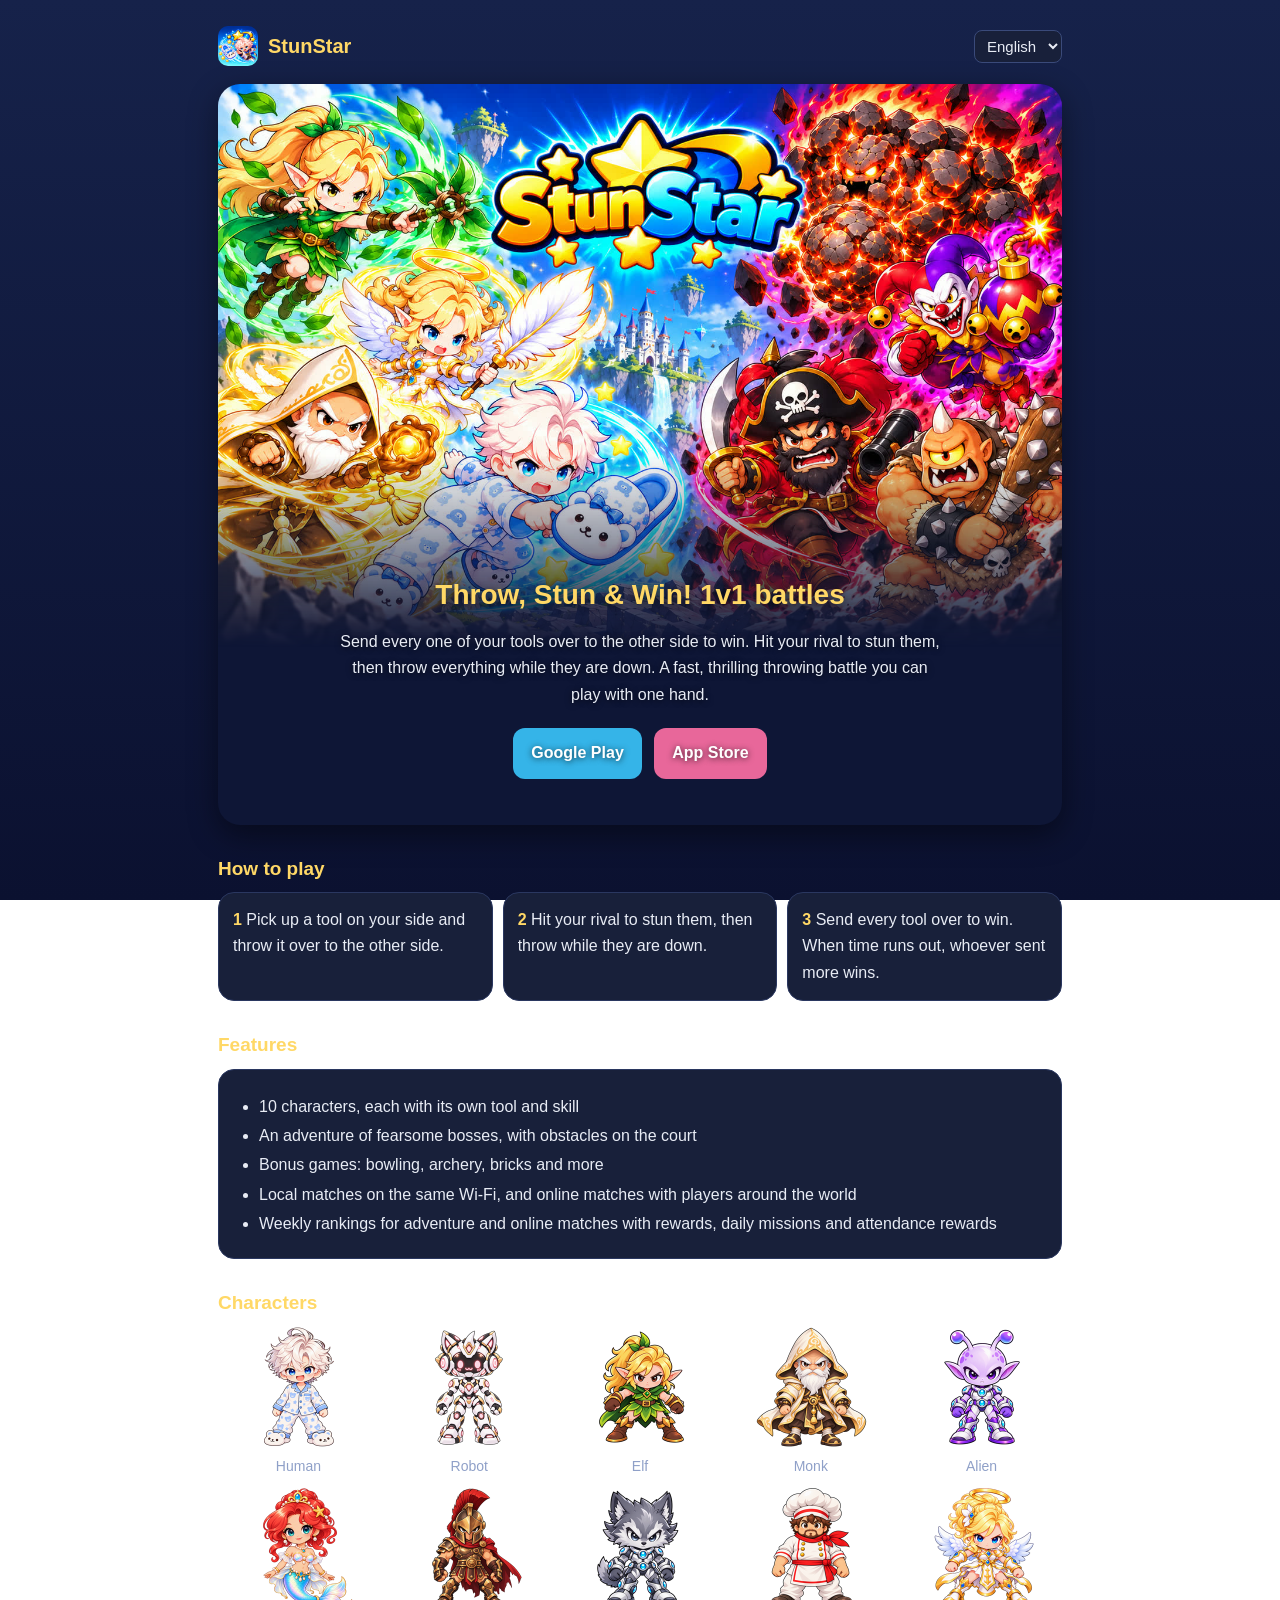
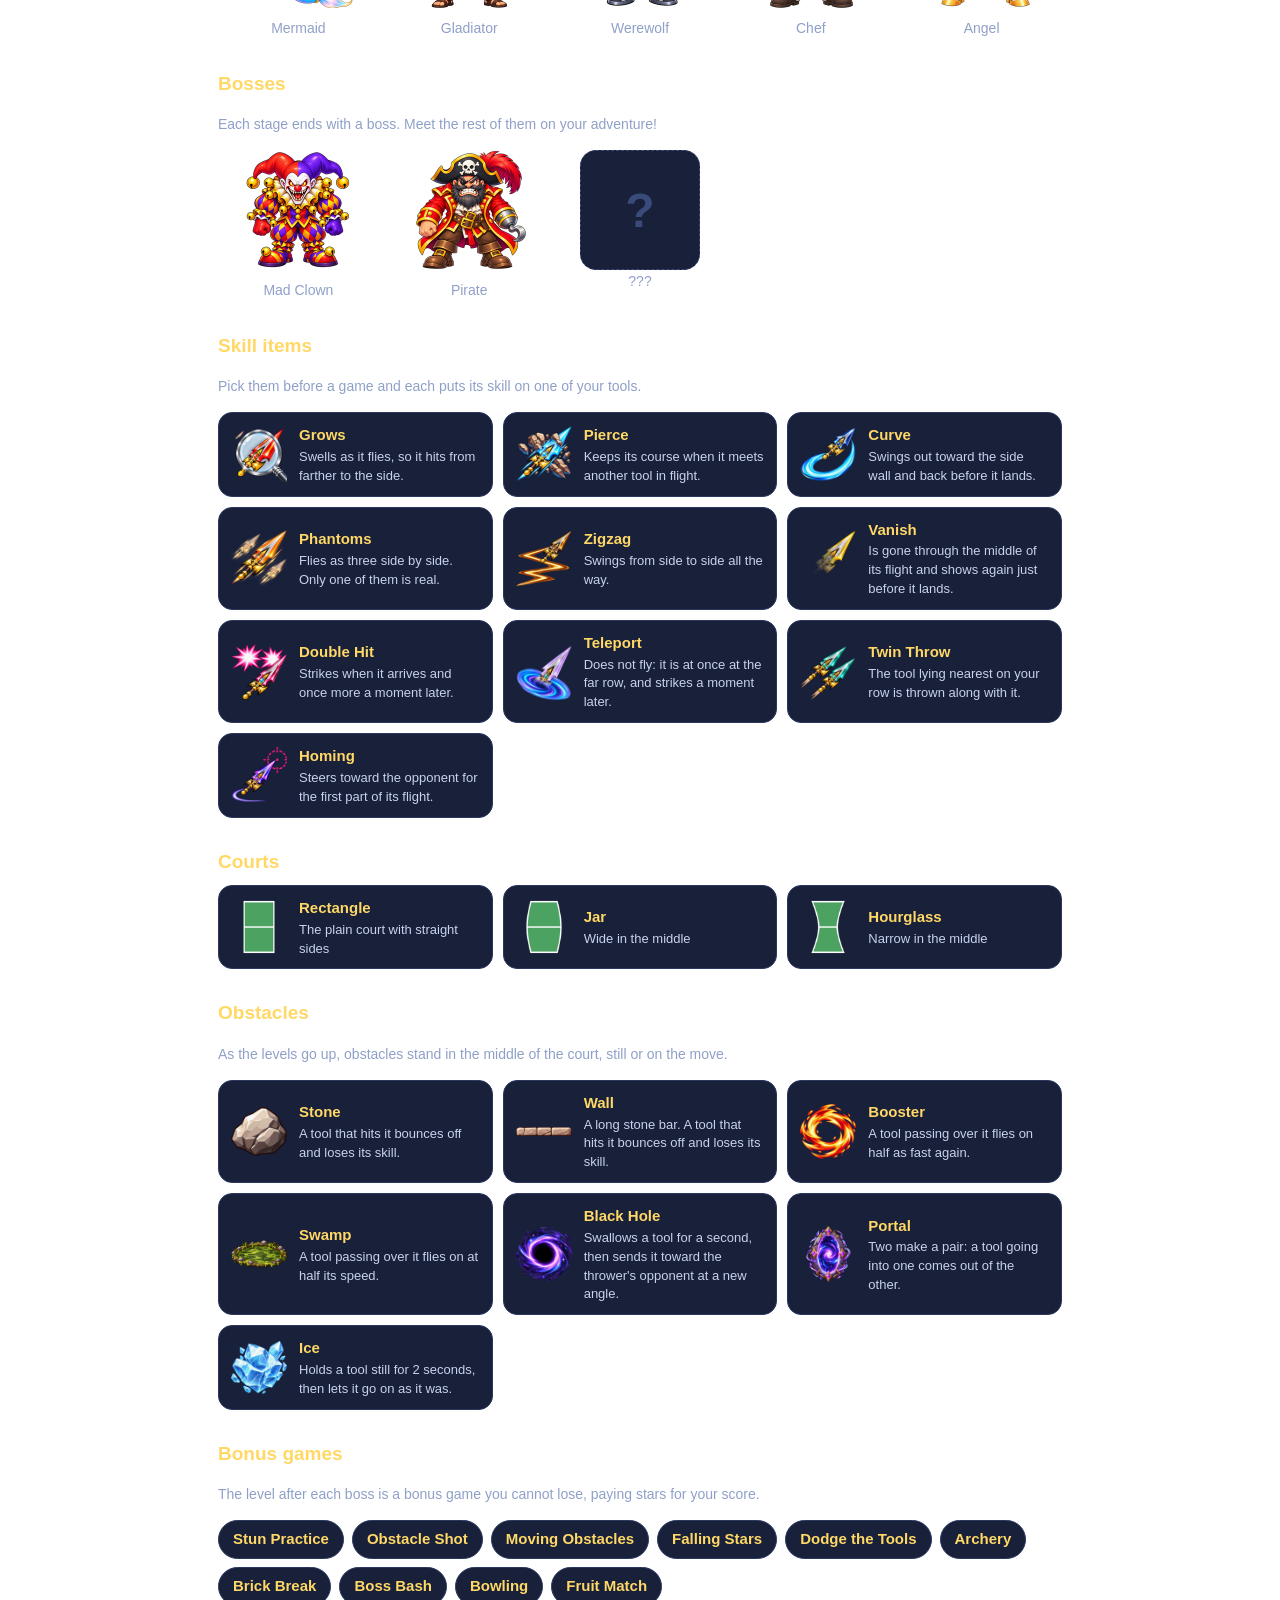
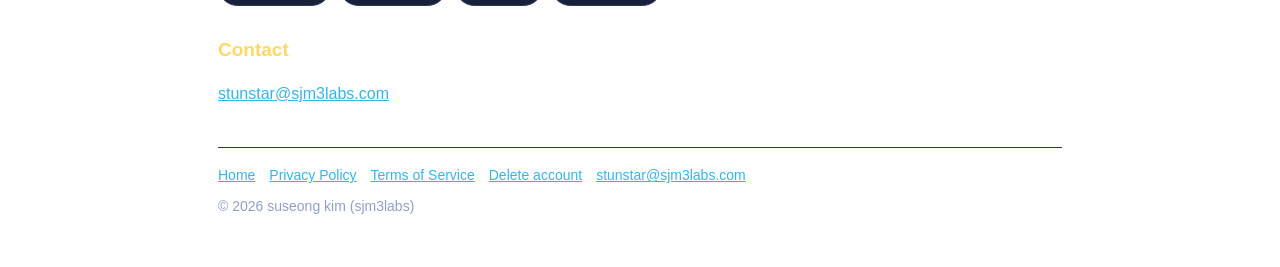
==== index.html @ 8bd96756 "w" ====
<!doctype html>
<html lang="ko">
<head>
<meta charset="utf-8">
<meta name="viewport" content="width=device-width,initial-scale=1">
<title>StunStar - 1:1 던지기 대전 게임 | Throw &amp; Stun 1v1 Battle</title>
<meta name="description" content="던지고 기절시켜라! 무기를 상대 진영으로 던져 넘기는 1:1 대전 게임 StunStar. 10명의 캐릭터와 스킬, 보스 모험, 온라인 대전. Throw, stun and win in StunStar, a free 1v1 throwing battle game with 10 characters, boss adventures and online matches.">
<meta name="keywords" content="StunStar, 스턴스타, 1:1 대전 게임, 던지기 게임, 기절, 캐주얼 대전, 온라인 대전, 모바일 게임, 무료 게임, 한 손 게임, 1v1 battle game, throwing game, stun, casual PvP, online match, mobile game, free game, one-handed game">
<meta name="robots" content="index,follow">
<meta name="theme-color" content="#16224a">
<link rel="canonical" href="https://stunstar.sjm3labs.com/">
<meta name="apple-itunes-app" content="app-id=6826731312">
<meta property="og:type" content="website">
<meta property="og:site_name" content="StunStar">
<meta property="og:url" content="https://stunstar.sjm3labs.com/">
<meta property="og:title" content="StunStar - 1:1 던지기 대전 게임 | Throw &amp; Stun 1v1 Battle">
<meta property="og:description" content="던지고 기절시켜라! 무기를 상대 진영으로 던져 넘기는 1:1 대전 게임 StunStar. 10명의 캐릭터와 스킬, 보스 모험, 온라인 대전. Throw, stun and win in StunStar, a free 1v1 throwing battle game with 10 characters, boss adventures and online matches.">
<meta property="og:image" content="https://stunstar.sjm3labs.com/assets/banner.jpg">
<meta property="og:image:width" content="1440">
<meta property="og:image:height" content="960">
<meta property="og:image:alt" content="StunStar">
<meta property="og:locale" content="ko_KR">
<meta property="og:locale:alternate" content="en_US">
<meta name="twitter:card" content="summary_large_image">
<meta name="twitter:title" content="StunStar - 1:1 던지기 대전 게임 | Throw &amp; Stun 1v1 Battle">
<meta name="twitter:description" content="던지고 기절시켜라! 무기를 상대 진영으로 던져 넘기는 1:1 대전 게임 StunStar. 10명의 캐릭터와 스킬, 보스 모험, 온라인 대전. Throw, stun and win in StunStar, a free 1v1 throwing battle game with 10 characters, boss adventures and online matches.">
<meta name="twitter:image" content="https://stunstar.sjm3labs.com/assets/banner.jpg">
<script type="application/ld+json">{"@context":"https://schema.org","@type":["VideoGame","MobileApplication"],"name":"StunStar","alternateName":"스턴스타","description":"던지고 기절시켜라! 무기를 상대 진영으로 던져 넘기는 1:1 대전 게임 StunStar. 10명의 캐릭터와 스킬, 보스 모험, 온라인 대전. Throw, stun and win in StunStar, a free 1v1 throwing battle game with 10 characters, boss adventures and online matches.","url":"https://stunstar.sjm3labs.com/","image":"https://stunstar.sjm3labs.com/assets/banner.jpg","applicationCategory":"GameApplication","genre":["Casual","Action","PvP"],"gamePlatform":["Android","iOS"],"operatingSystem":"Android, iOS","playMode":["SinglePlayer","MultiPlayer"],"inLanguage":["ko","en","ja","zh","es","hi","fr","ru","de","pt"],"offers":{"@type":"Offer","price":"0","priceCurrency":"USD"},"publisher":{"@type":"Organization","name":"sjm3labs","url":"https://sjm3labs.com/","email":"stunstar@sjm3labs.com"},"installUrl":"https://play.google.com/store/apps/details?id=com.sjm3labs.stunstar","sameAs":["https://play.google.com/store/apps/details?id=com.sjm3labs.stunstar","https://apps.apple.com/app/id6826731312"]}</script>
<link rel="icon" href="./assets/favicon.png">
<link rel="apple-touch-icon" href="./assets/icon.png">
<link rel="stylesheet" href="./assets/site.css">
</head>
<body>
<div class="wrap">
<header class="top"><a class="home" href="./"><img src="./assets/icon.png" alt="">StunStar</a><div class="langs"><select id="lang" aria-label="Language"><option value="ko">한국어</option><option value="en">English</option></select></div></header>
<style>
.hero{border-radius:22px;overflow:hidden;background:#0e1636;box-shadow:0 10px 30px rgba(0,0,0,.45)}
.hero img.art{display:block;width:100%;height:auto;aspect-ratio:3/2;-webkit-mask-image:linear-gradient(#000 66%,transparent);mask-image:linear-gradient(#000 66%,transparent)}
.hero .shade{position:relative;margin-top:-9%;padding:0 22px 26px;text-align:center;word-break:keep-all}
.hero .text{max-width:600px;margin:0 auto}
.hero h1{text-shadow:0 2px 8px rgba(0,0,0,.6)}
.hero p{text-shadow:0 1px 6px rgba(0,0,0,.7)}
.hero .button{margin:4px 4px}
.steps{display:grid;grid-template-columns:repeat(3,1fr);gap:10px}
.steps .card{padding:14px}
.steps b{color:#ffd866}
.chars{display:grid;grid-template-columns:repeat(5,1fr);gap:10px}
.tiles{display:grid;grid-template-columns:repeat(auto-fill,minmax(240px,1fr));gap:10px}
.tile{display:flex;gap:12px;align-items:center;background:#18203a;border:1px solid #2a3760;border-radius:14px;padding:10px 12px}
.tile img,.tile svg{width:56px;height:56px;object-fit:contain;flex:none}
.tile b{display:block;color:#ffd866;font-size:15px}
.tile span.d{color:#c9d2ea;font-size:13px;line-height:1.45}
.tile span.d.on{display:block}
.mystery{width:100%;max-width:120px;aspect-ratio:1;margin:0 auto;border-radius:16px;background:#18203a;border:1px dashed #3a4a7a;display:flex;align-items:center;justify-content:center;font-size:48px;font-weight:800;color:#3a4a7a}
.chips{display:flex;flex-wrap:wrap;gap:8px}
.chip{background:#18203a;border:1px solid #2a3760;border-radius:999px;padding:6px 14px;color:#ffd866;font-weight:700;font-size:15px}
@media (max-width:560px){.chars{grid-template-columns:repeat(3,1fr)}.tiles,.steps{grid-template-columns:1fr}.hero .shade{margin-top:-10%;padding:0 16px 20px}.hero h1{font-size:24px}}
</style>
<section class="hero">
<img class="art" src="assets/banner.jpg" alt="StunStar" width="1440" height="960">
<div class="shade"><div class="text">
<div data-lang="ko">
<h1>던지고 기절시켜라! 1:1 대전</h1>
<p>내 쪽의 무기를 모두 상대 진영으로 던져 넘기면 승리! 상대를 맞혀 기절시키고, 그 틈에 몰아 던지세요. 한 손으로도 즐길 수 있는 빠르고 짜릿한 던지기 대전입니다.</p>
</div>
<div data-lang="en">
<h1>Throw, Stun &amp; Win! 1v1 battles</h1>
<p>Send every one of your tools over to the other side to win. Hit your rival to stun them, then throw everything while they are down. A fast, thrilling throwing battle you can play with one hand.</p>
</div>
<p>
<a class="button" href="https://play.google.com/store/apps/details?id=com.sjm3labs.stunstar">Google Play</a>
<a class="button pink" href="https://apps.apple.com/app/id6826731312">App Store</a>
</p>
</div></div>
</section>

<h2><span data-lang="ko">게임 방법</span><span data-lang="en">How to play</span></h2>
<div class="steps">
<div class="card"><b>1</b> <span data-lang="ko">내 쪽의 무기를 집어 상대 진영으로 던지세요.</span><span data-lang="en">Pick up a tool on your side and throw it over to the other side.</span></div>
<div class="card"><b>2</b> <span data-lang="ko">상대를 맞히면 기절! 그 틈에 몰아서 던지세요.</span><span data-lang="en">Hit your rival to stun them, then throw while they are down.</span></div>
<div class="card"><b>3</b> <span data-lang="ko">무기를 모두 넘기면 승리. 시간이 끝나면 더 많이 넘긴 쪽이 이깁니다.</span><span data-lang="en">Send every tool over to win. When time runs out, whoever sent more wins.</span></div>
</div>

<h2><span data-lang="ko">게임 특징</span><span data-lang="en">Features</span></h2>
<div class="card">
<ul data-lang="ko">
<li>각자 다른 무기와 스킬을 가진 캐릭터 10명</li>
<li>개성 강한 보스들과 다양한 장애물이 기다리는 모험 모드</li>
<li>볼링, 양궁, 벽돌 깨기 등 보너스 게임</li>
<li>같은 와이파이에서 즐기는 로컬 대전과 전 세계 플레이어와 겨루는 온라인 대전</li>
<li>모험·온라인 대전 주간 랭킹과 보상, 일일 미션과 출석 보상</li>
</ul>
<ul data-lang="en">
<li>10 characters, each with its own tool and skill</li>
<li>An adventure of fearsome bosses, with obstacles on the court</li>
<li>Bonus games: bowling, archery, bricks and more</li>
<li>Local matches on the same Wi-Fi, and online matches with players around the world</li>
<li>Weekly rankings for adventure and online matches with rewards, daily missions and attendance rewards</li>
</ul>
</div>

<h2><span data-lang="ko">캐릭터</span><span data-lang="en">Characters</span></h2>
<div class="chars">
<figure style="margin:0;text-align:center"><img src="assets/human.png" alt="Human" loading="lazy" style="width:100%;max-width:120px;aspect-ratio:1;object-fit:contain"><figcaption class="muted"><span data-lang="ko">휴먼</span><span data-lang="en">Human</span></figcaption></figure>
<figure style="margin:0;text-align:center"><img src="assets/robot.png" alt="Robot" loading="lazy" style="width:100%;max-width:120px;aspect-ratio:1;object-fit:contain"><figcaption class="muted"><span data-lang="ko">로봇</span><span data-lang="en">Robot</span></figcaption></figure>
<figure style="margin:0;text-align:center"><img src="assets/elf.png" alt="Elf" loading="lazy" style="width:100%;max-width:120px;aspect-ratio:1;object-fit:contain"><figcaption class="muted"><span data-lang="ko">엘프</span><span data-lang="en">Elf</span></figcaption></figure>
<figure style="margin:0;text-align:center"><img src="assets/monk.png" alt="Monk" loading="lazy" style="width:100%;max-width:120px;aspect-ratio:1;object-fit:contain"><figcaption class="muted"><span data-lang="ko">수도승</span><span data-lang="en">Monk</span></figcaption></figure>
<figure style="margin:0;text-align:center"><img src="assets/alien.png" alt="Alien" loading="lazy" style="width:100%;max-width:120px;aspect-ratio:1;object-fit:contain"><figcaption class="muted"><span data-lang="ko">외계인</span><span data-lang="en">Alien</span></figcaption></figure>
<figure style="margin:0;text-align:center"><img src="assets/mermaid.png" alt="Mermaid" loading="lazy" style="width:100%;max-width:120px;aspect-ratio:1;object-fit:contain"><figcaption class="muted"><span data-lang="ko">인어공주</span><span data-lang="en">Mermaid</span></figcaption></figure>
<figure style="margin:0;text-align:center"><img src="assets/gladiator.png" alt="Gladiator" loading="lazy" style="width:100%;max-width:120px;aspect-ratio:1;object-fit:contain"><figcaption class="muted"><span data-lang="ko">검투사</span><span data-lang="en">Gladiator</span></figcaption></figure>
<figure style="margin:0;text-align:center"><img src="assets/werewolf.png" alt="Werewolf" loading="lazy" style="width:100%;max-width:120px;aspect-ratio:1;object-fit:contain"><figcaption class="muted"><span data-lang="ko">늑대인간</span><span data-lang="en">Werewolf</span></figcaption></figure>
<figure style="margin:0;text-align:center"><img src="assets/chef.png" alt="Chef" loading="lazy" style="width:100%;max-width:120px;aspect-ratio:1;object-fit:contain"><figcaption class="muted"><span data-lang="ko">요리사</span><span data-lang="en">Chef</span></figcaption></figure>
<figure style="margin:0;text-align:center"><img src="assets/angel.png" alt="Angel" loading="lazy" style="width:100%;max-width:120px;aspect-ratio:1;object-fit:contain"><figcaption class="muted"><span data-lang="ko">천사</span><span data-lang="en">Angel</span></figcaption></figure>
</div>

<h2><span data-lang="ko">보스</span><span data-lang="en">Bosses</span></h2>
<p class="muted"><span data-lang="ko">스테이지마다 마지막 판에 보스가 등장합니다. 나머지 보스는 모험에서 직접 만나 보세요!</span><span data-lang="en">Each stage ends with a boss. Meet the rest of them on your adventure!</span></p>
<div class="chars">
<figure style="margin:0;text-align:center"><img src="assets/bosses/clown.png" alt="Mad Clown" loading="lazy" style="width:100%;max-width:120px;aspect-ratio:1;object-fit:contain"><figcaption class="muted"><span data-lang="ko">미친광대</span><span data-lang="en">Mad Clown</span></figcaption></figure>
<figure style="margin:0;text-align:center"><img src="assets/bosses/pirate.png" alt="Pirate" loading="lazy" style="width:100%;max-width:120px;aspect-ratio:1;object-fit:contain"><figcaption class="muted"><span data-lang="ko">해적</span><span data-lang="en">Pirate</span></figcaption></figure>
<figure style="margin:0;text-align:center"><div class="mystery" aria-hidden="true">?</div><figcaption class="muted">???</figcaption></figure>
</div>

<h2><span data-lang="ko">스킬 아이템</span><span data-lang="en">Skill items</span></h2>
<p class="muted"><span data-lang="ko">경기 전에 골라 넣으면 내 무기 하나에 그 스킬이 붙습니다.</span><span data-lang="en">Pick them before a game and each puts its skill on one of your tools.</span></p>
<div class="tiles">
<div class="tile"><img src="assets/items/grow.png" alt="Grows" loading="lazy"><div><b><span data-lang="ko">확대</span><span data-lang="en">Grows</span></b><span class="d" data-lang="ko">날아가면서 커져서 옆으로 더 넓게 맞습니다.</span><span class="d" data-lang="en">Swells as it flies, so it hits from farther to the side.</span></div></div>
<div class="tile"><img src="assets/items/pierce.png" alt="Pierce" loading="lazy"><div><b><span data-lang="ko">관통</span><span data-lang="en">Pierce</span></b><span class="d" data-lang="ko">날아오는 무기와 부딪혀도 밀리지 않고 그대로 갑니다.</span><span class="d" data-lang="en">Keeps its course when it meets another tool in flight.</span></div></div>
<div class="tile"><img src="assets/items/curve.png" alt="Curve" loading="lazy"><div><b><span data-lang="ko">커브</span><span data-lang="en">Curve</span></b><span class="d" data-lang="ko">옆벽 쪽으로 크게 휘었다가 돌아와 떨어집니다.</span><span class="d" data-lang="en">Swings out toward the side wall and back before it lands.</span></div></div>
<div class="tile"><img src="assets/items/decoy.png" alt="Phantoms" loading="lazy"><div><b><span data-lang="ko">분신</span><span data-lang="en">Phantoms</span></b><span class="d" data-lang="ko">셋으로 보이며 날아갑니다. 그중 하나만 진짜입니다.</span><span class="d" data-lang="en">Flies as three side by side. Only one of them is real.</span></div></div>
<div class="tile"><img src="assets/items/zigzag.png" alt="Zigzag" loading="lazy"><div><b><span data-lang="ko">지그재그</span><span data-lang="en">Zigzag</span></b><span class="d" data-lang="ko">좌우로 흔들리며 날아갑니다.</span><span class="d" data-lang="en">Swings from side to side all the way.</span></div></div>
<div class="tile"><img src="assets/items/vanish.png" alt="Vanish" loading="lazy"><div><b><span data-lang="ko">은신</span><span data-lang="en">Vanish</span></b><span class="d" data-lang="ko">날아가는 중간에 사라졌다가 도착 직전에 다시 나타납니다.</span><span class="d" data-lang="en">Is gone through the middle of its flight and shows again just before it lands.</span></div></div>
<div class="tile"><img src="assets/items/doublehit.png" alt="Double Hit" loading="lazy"><div><b><span data-lang="ko">2연타</span><span data-lang="en">Double Hit</span></b><span class="d" data-lang="ko">도착해서 한 번, 잠시 뒤에 한 번 더 때립니다.</span><span class="d" data-lang="en">Strikes when it arrives and once more a moment later.</span></div></div>
<div class="tile"><img src="assets/items/teleport.png" alt="Teleport" loading="lazy"><div><b><span data-lang="ko">순간이동</span><span data-lang="en">Teleport</span></b><span class="d" data-lang="ko">날아가지 않고 곧바로 상대 줄에 나타나 잠시 뒤에 때립니다.</span><span class="d" data-lang="en">Does not fly: it is at once at the far row, and strikes a moment later.</span></div></div>
<div class="tile"><img src="assets/items/twinthrow.png" alt="Twin Throw" loading="lazy"><div><b><span data-lang="ko">쌍발</span><span data-lang="en">Twin Throw</span></b><span class="d" data-lang="ko">가까이 놓인 무기 하나를 함께 던집니다.</span><span class="d" data-lang="en">The tool lying nearest on your row is thrown along with it.</span></div></div>
<div class="tile"><img src="assets/items/homing.png" alt="Homing" loading="lazy"><div><b><span data-lang="ko">유도</span><span data-lang="en">Homing</span></b><span class="d" data-lang="ko">날아가는 앞부분 동안 상대 쪽으로 방향을 틉니다.</span><span class="d" data-lang="en">Steers toward the opponent for the first part of its flight.</span></div></div>
</div>

<h2><span data-lang="ko">경기장</span><span data-lang="en">Courts</span></h2>
<div class="tiles">
<div class="tile"><img src="assets/courts/rectangle.png" alt="Rectangle" loading="lazy"><div><b><span data-lang="ko">직사각형</span><span data-lang="en">Rectangle</span></b><span class="d" data-lang="ko">곧은 옆벽의 기본 경기장</span><span class="d" data-lang="en">The plain court with straight sides</span></div></div>
<div class="tile"><img src="assets/courts/jar.png" alt="Jar" loading="lazy"><div><b><span data-lang="ko">항아리</span><span data-lang="en">Jar</span></b><span class="d" data-lang="ko">가운데가 넓게 부푼 경기장</span><span class="d" data-lang="en">Wide in the middle</span></div></div>
<div class="tile"><img src="assets/courts/hourglass.png" alt="Hourglass" loading="lazy"><div><b><span data-lang="ko">모래시계</span><span data-lang="en">Hourglass</span></b><span class="d" data-lang="ko">가운데가 잘록한 경기장</span><span class="d" data-lang="en">Narrow in the middle</span></div></div>
</div>

<h2><span data-lang="ko">장애물</span><span data-lang="en">Obstacles</span></h2>
<p class="muted"><span data-lang="ko">레벨이 오를수록 경기장 가운데에 여러 장애물이 놓이고, 가만히 있거나 움직입니다.</span><span data-lang="en">As the levels go up, obstacles stand in the middle of the court, still or on the move.</span></p>
<div class="tiles">
<div class="tile"><img src="assets/obstacles/pin.png" alt="Stone" loading="lazy"><div><b><span data-lang="ko">돌멩이</span><span data-lang="en">Stone</span></b><span class="d" data-lang="ko">부딪힌 무기는 튕겨 나가고 스킬이 사라집니다.</span><span class="d" data-lang="en">A tool that hits it bounces off and loses its skill.</span></div></div>
<div class="tile"><img src="assets/obstacles/wall.png" alt="Wall" loading="lazy"><div><b><span data-lang="ko">벽</span><span data-lang="en">Wall</span></b><span class="d" data-lang="ko">길쭉한 돌벽입니다. 부딪힌 무기는 튕겨 나가고 스킬이 사라집니다.</span><span class="d" data-lang="en">A long stone bar. A tool that hits it bounces off and loses its skill.</span></div></div>
<div class="tile"><img src="assets/obstacles/booster.png" alt="Booster" loading="lazy"><div><b><span data-lang="ko">부스터</span><span data-lang="en">Booster</span></b><span class="d" data-lang="ko">지나가는 무기가 1.5배 빨라집니다.</span><span class="d" data-lang="en">A tool passing over it flies on half as fast again.</span></div></div>
<div class="tile"><img src="assets/obstacles/swamp.png" alt="Swamp" loading="lazy"><div><b><span data-lang="ko">늪</span><span data-lang="en">Swamp</span></b><span class="d" data-lang="ko">지나가는 무기가 절반 속도로 느려집니다.</span><span class="d" data-lang="en">A tool passing over it flies on at half its speed.</span></div></div>
<div class="tile"><img src="assets/obstacles/blackhole.png" alt="Black Hole" loading="lazy"><div><b><span data-lang="ko">블랙홀</span><span data-lang="en">Black Hole</span></b><span class="d" data-lang="ko">무기를 1초 동안 삼켰다가 상대를 향해 다른 각도로 내보냅니다.</span><span class="d" data-lang="en">Swallows a tool for a second, then sends it toward the thrower's opponent at a new angle.</span></div></div>
<div class="tile"><img src="assets/obstacles/portal.png" alt="Portal" loading="lazy"><div><b><span data-lang="ko">포탈</span><span data-lang="en">Portal</span></b><span class="d" data-lang="ko">두 개가 한 쌍입니다. 한쪽에 들어간 무기가 다른 쪽에서 나옵니다.</span><span class="d" data-lang="en">Two make a pair: a tool going into one comes out of the other.</span></div></div>
<div class="tile"><img src="assets/obstacles/ice.png" alt="Ice" loading="lazy"><div><b><span data-lang="ko">얼음</span><span data-lang="en">Ice</span></b><span class="d" data-lang="ko">무기를 2초 동안 멈춰 세웠다가 그대로 보냅니다.</span><span class="d" data-lang="en">Holds a tool still for 2 seconds, then lets it go on as it was.</span></div></div>
</div>

<h2><span data-lang="ko">보너스 게임</span><span data-lang="en">Bonus games</span></h2>
<p class="muted"><span data-lang="ko">보스를 이긴 다음 레벨은 지지 않는 보너스 게임입니다. 점수만큼 별을 받습니다.</span><span data-lang="en">The level after each boss is a bonus game you cannot lose, paying stars for your score.</span></p>
<div class="chips">
<span class="chip"><span data-lang="ko">기절시키기</span><span data-lang="en">Stun Practice</span></span>
<span class="chip"><span data-lang="ko">장애물 맞히기</span><span data-lang="en">Obstacle Shot</span></span>
<span class="chip"><span data-lang="ko">움직이는 장애물</span><span data-lang="en">Moving Obstacles</span></span>
<span class="chip"><span data-lang="ko">별 따기</span><span data-lang="en">Falling Stars</span></span>
<span class="chip"><span data-lang="ko">무기 피하기</span><span data-lang="en">Dodge the Tools</span></span>
<span class="chip"><span data-lang="ko">양궁</span><span data-lang="en">Archery</span></span>
<span class="chip"><span data-lang="ko">벽돌 깨기</span><span data-lang="en">Brick Break</span></span>
<span class="chip"><span data-lang="ko">보스 때리기</span><span data-lang="en">Boss Bash</span></span>
<span class="chip"><span data-lang="ko">볼링</span><span data-lang="en">Bowling</span></span>
<span class="chip"><span data-lang="ko">과일 짝 맞추기</span><span data-lang="en">Fruit Match</span></span>
</div>

<h2><span data-lang="ko">문의</span><span data-lang="en">Contact</span></h2>
<p><a href="mailto:stunstar@sjm3labs.com">stunstar@sjm3labs.com</a></p>
<footer>
<a href="./">Home</a><a href="./privacy-policy/"><span data-lang="ko">개인정보처리방침</span><span data-lang="en">Privacy Policy</span></a><a href="./terms/"><span data-lang="ko">이용약관</span><span data-lang="en">Terms of Service</span></a><a href="./delete-account/"><span data-lang="ko">계정 삭제</span><span data-lang="en">Delete account</span></a><a href="mailto:stunstar@sjm3labs.com">stunstar@sjm3labs.com</a>
<div style="margin-top:8px">© 2026 suseong kim (sjm3labs)</div>
</footer>
</div>
<script>
(function(){var codes=["ko","en"];
function pick(c){if(codes.indexOf(c)<0)c=codes.indexOf('en')>=0?'en':codes[0];
document.querySelectorAll('[data-lang]').forEach(function(e){e.classList.toggle('on',e.getAttribute('data-lang')===c)});
var s=document.getElementById('lang');if(s)s.value=c;document.documentElement.lang=c;try{localStorage.setItem('lang',c)}catch(e){}}
var saved=null;try{saved=localStorage.getItem('lang')}catch(e){}
var nav=(navigator.language||'en').slice(0,2).toLowerCase();
pick(saved||nav);
var s=document.getElementById('lang');if(s)s.onchange=function(){pick(s.value)};})();
</script>
</body>
</html>
---- assets/site.css ----
*{box-sizing:border-box}
html{-webkit-text-size-adjust:100%}
body{margin:0;font-family:-apple-system,BlinkMacSystemFont,"Segoe UI","Apple SD Gothic Neo","Noto Sans KR","Malgun Gothic",Roboto,sans-serif;
background:linear-gradient(#16224a,#0b1130) fixed;color:#e8ecf5;line-height:1.65;font-size:16px}
a{color:#35b4e8}
.wrap{max-width:880px;margin:0 auto;padding:20px 18px 48px}
header.top{display:flex;align-items:center;gap:12px;padding:6px 0 18px}
header.top img{width:40px;height:40px;border-radius:10px}
header.top a.home{display:flex;align-items:center;gap:10px;color:#ffd866;font-weight:800;font-size:20px;text-decoration:none}
header.top .langs{margin-left:auto}
select{background:#18203a;color:#e8ecf5;border:1px solid #3a4a7a;border-radius:8px;padding:6px 8px;font-size:15px}
h1{font-size:28px;line-height:1.3;margin:6px 0 4px;color:#ffd866}
h2{font-size:19px;margin:28px 0 8px;color:#ffd866}
.card{background:#18203a;border:1px solid #2a3760;border-radius:16px;padding:18px 18px}
.card>:first-child{margin-top:0}
.card>:last-child{margin-bottom:0}
.muted{color:#8fa0c8;font-size:14px}
ul{padding-left:22px;margin:6px 0}
li{margin:3px 0}
li ul{margin:2px 0}
.button{display:inline-block;padding:12px 18px;border-radius:12px;background:#35b4e8;color:#fff;font-weight:700;text-decoration:none;margin:4px 8px 4px 0}
.button.pink{background:#e8679a}
.button.line{background:transparent;border:1px solid #8fa0c8;color:#e8ecf5}
footer{margin-top:40px;padding-top:16px;border-top:1px solid #2a3760;font-size:14px;color:#8fa0c8}
footer a{margin-right:14px}
[data-lang]:not(.on){display:none}
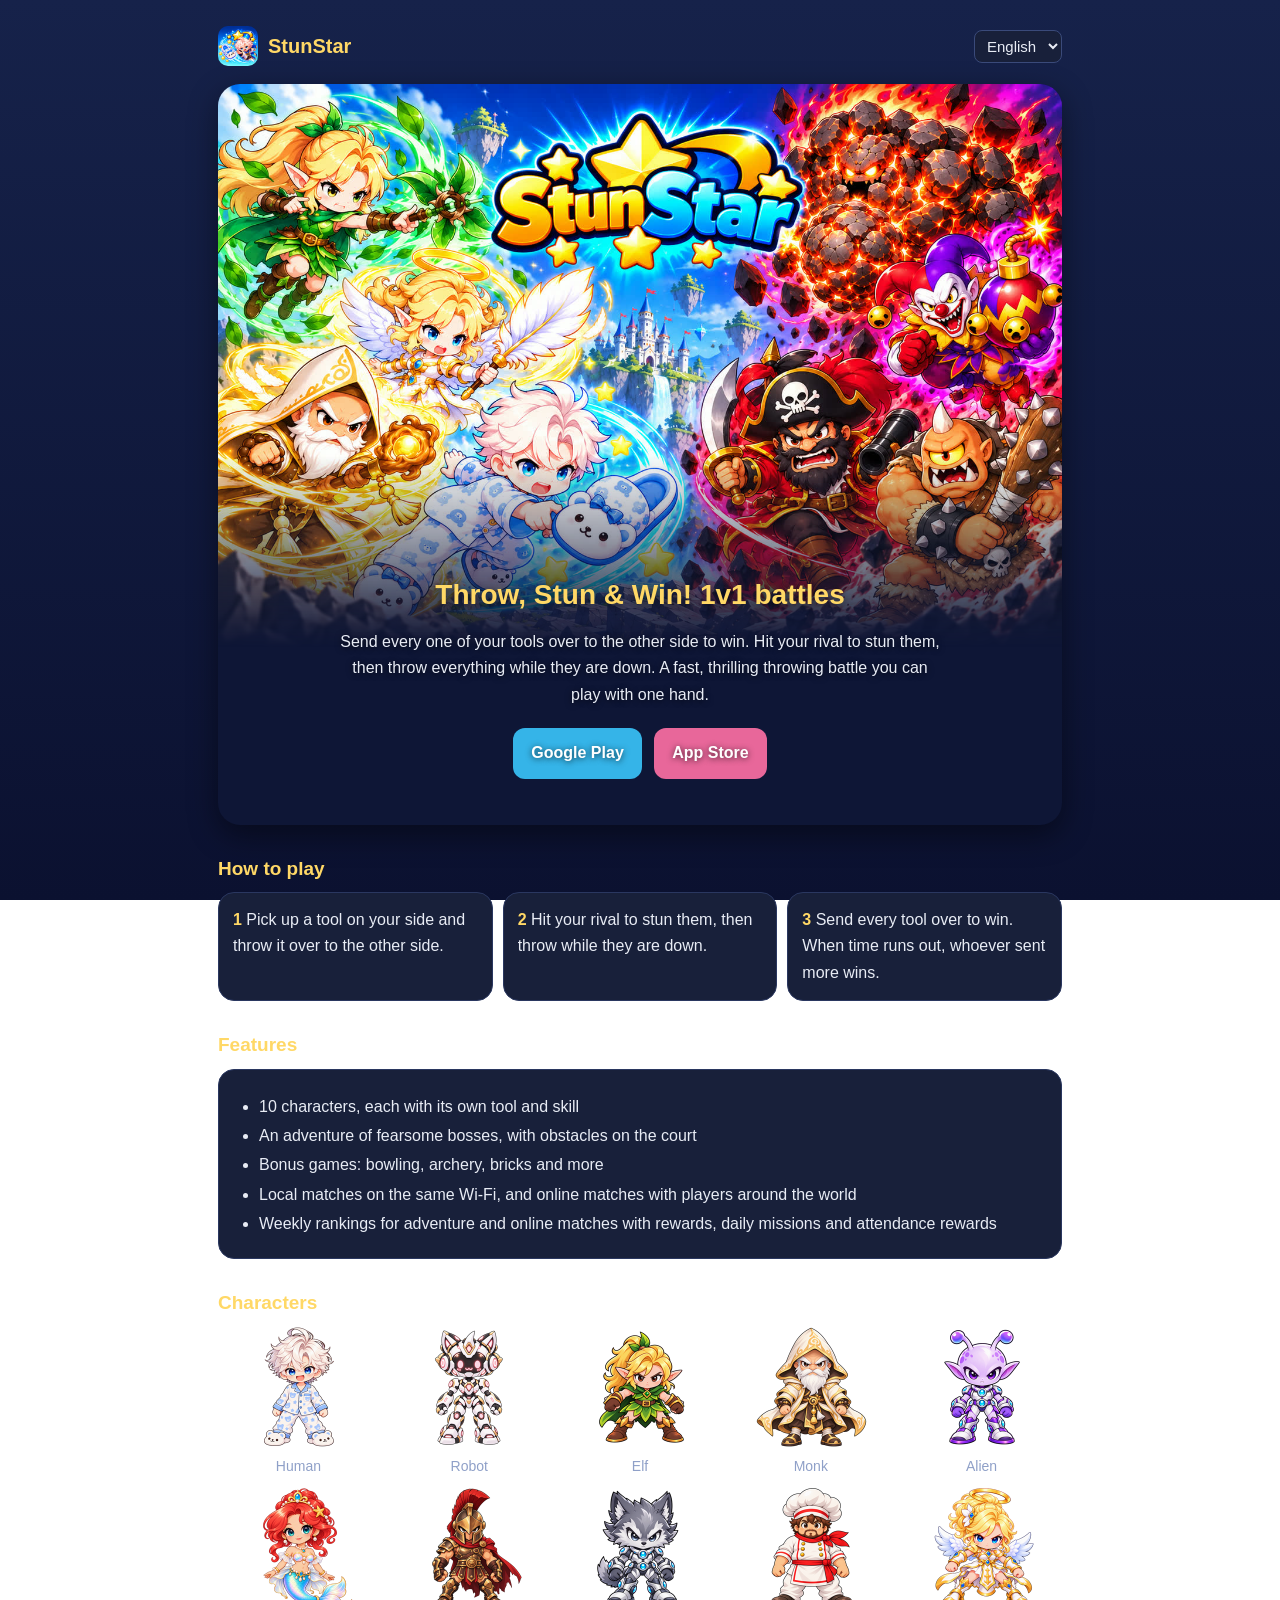
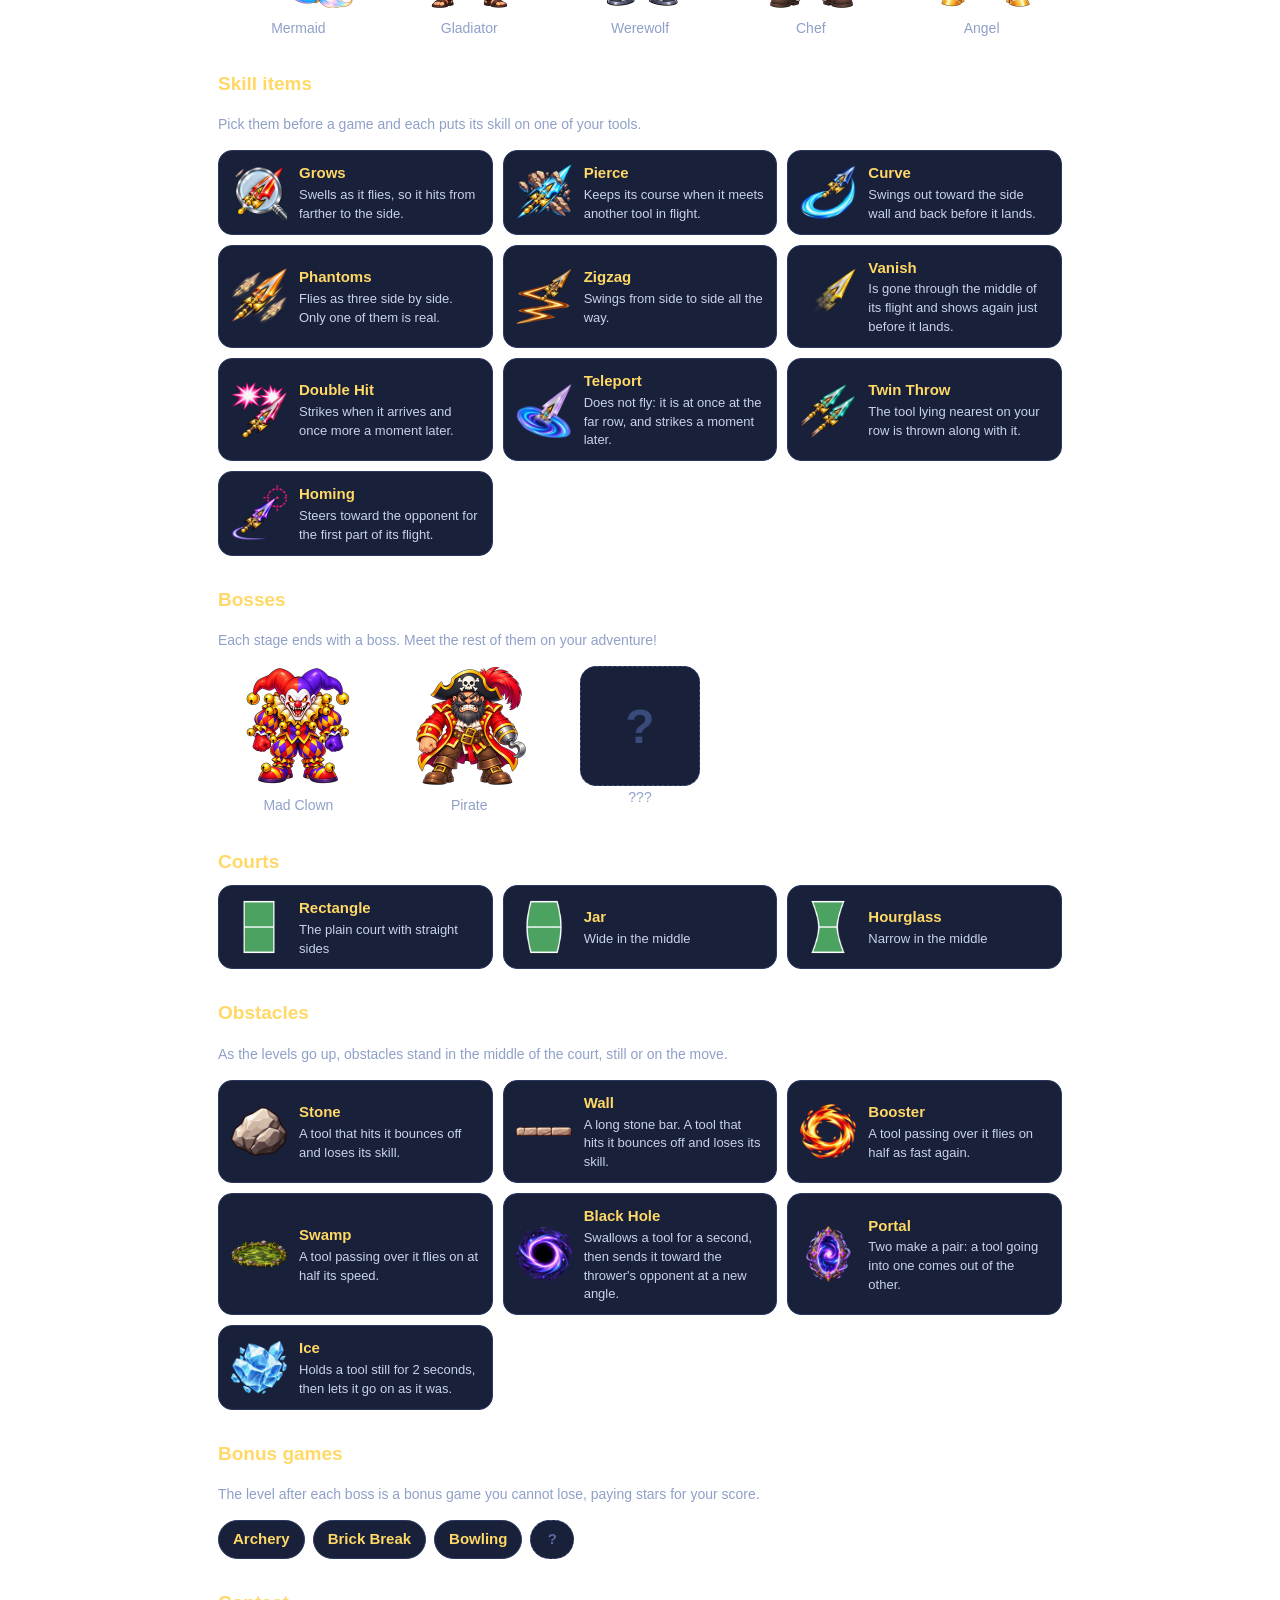
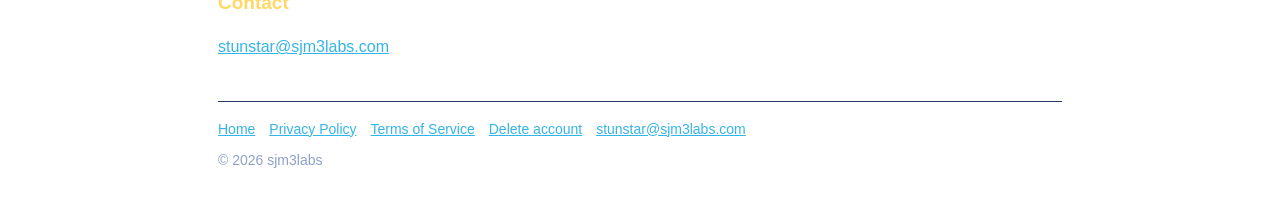
==== commit 30dda048: "w" ====
--- a/index.html
+++ b/index.html
@@ -54,6 +54,7 @@
 .mystery{width:100%;max-width:120px;aspect-ratio:1;margin:0 auto;border-radius:16px;background:#18203a;border:1px dashed #3a4a7a;display:flex;align-items:center;justify-content:center;font-size:48px;font-weight:800;color:#3a4a7a}
 .chips{display:flex;flex-wrap:wrap;gap:8px}
 .chip{background:#18203a;border:1px solid #2a3760;border-radius:999px;padding:6px 14px;color:#ffd866;font-weight:700;font-size:15px}
+.chip.mystery-chip{border-style:dashed;border-color:#3a4a7a;color:#5a6a9a;min-width:44px;text-align:center}
 @media (max-width:560px){.chars{grid-template-columns:repeat(3,1fr)}.tiles,.steps{grid-template-columns:1fr}.hero .shade{margin-top:-10%;padding:0 16px 20px}.hero h1{font-size:24px}}
 </style>
 <section class="hero">
@@ -113,14 +114,6 @@
 <figure style="margin:0;text-align:center"><img src="assets/angel.png" alt="Angel" loading="lazy" style="width:100%;max-width:120px;aspect-ratio:1;object-fit:contain"><figcaption class="muted"><span data-lang="ko">천사</span><span data-lang="en">Angel</span></figcaption></figure>
 </div>
 
-<h2><span data-lang="ko">보스</span><span data-lang="en">Bosses</span></h2>
-<p class="muted"><span data-lang="ko">스테이지마다 마지막 판에 보스가 등장합니다. 나머지 보스는 모험에서 직접 만나 보세요!</span><span data-lang="en">Each stage ends with a boss. Meet the rest of them on your adventure!</span></p>
-<div class="chars">
-<figure style="margin:0;text-align:center"><img src="assets/bosses/clown.png" alt="Mad Clown" loading="lazy" style="width:100%;max-width:120px;aspect-ratio:1;object-fit:contain"><figcaption class="muted"><span data-lang="ko">미친광대</span><span data-lang="en">Mad Clown</span></figcaption></figure>
-<figure style="margin:0;text-align:center"><img src="assets/bosses/pirate.png" alt="Pirate" loading="lazy" style="width:100%;max-width:120px;aspect-ratio:1;object-fit:contain"><figcaption class="muted"><span data-lang="ko">해적</span><span data-lang="en">Pirate</span></figcaption></figure>
-<figure style="margin:0;text-align:center"><div class="mystery" aria-hidden="true">?</div><figcaption class="muted">???</figcaption></figure>
-</div>
-
 <h2><span data-lang="ko">스킬 아이템</span><span data-lang="en">Skill items</span></h2>
 <p class="muted"><span data-lang="ko">경기 전에 골라 넣으면 내 무기 하나에 그 스킬이 붙습니다.</span><span data-lang="en">Pick them before a game and each puts its skill on one of your tools.</span></p>
 <div class="tiles">
@@ -135,6 +128,15 @@
 <div class="tile"><img src="assets/items/twinthrow.png" alt="Twin Throw" loading="lazy"><div><b><span data-lang="ko">쌍발</span><span data-lang="en">Twin Throw</span></b><span class="d" data-lang="ko">가까이 놓인 무기 하나를 함께 던집니다.</span><span class="d" data-lang="en">The tool lying nearest on your row is thrown along with it.</span></div></div>
 <div class="tile"><img src="assets/items/homing.png" alt="Homing" loading="lazy"><div><b><span data-lang="ko">유도</span><span data-lang="en">Homing</span></b><span class="d" data-lang="ko">날아가는 앞부분 동안 상대 쪽으로 방향을 틉니다.</span><span class="d" data-lang="en">Steers toward the opponent for the first part of its flight.</span></div></div>
 </div>
+
+<h2><span data-lang="ko">보스</span><span data-lang="en">Bosses</span></h2>
+<p class="muted"><span data-lang="ko">스테이지마다 마지막 판에 보스가 등장합니다. 나머지 보스는 모험에서 직접 만나 보세요!</span><span data-lang="en">Each stage ends with a boss. Meet the rest of them on your adventure!</span></p>
+<div class="chars">
+<figure style="margin:0;text-align:center"><img src="assets/bosses/clown.png" alt="Mad Clown" loading="lazy" style="width:100%;max-width:120px;aspect-ratio:1;object-fit:contain"><figcaption class="muted"><span data-lang="ko">미친광대</span><span data-lang="en">Mad Clown</span></figcaption></figure>
+<figure style="margin:0;text-align:center"><img src="assets/bosses/pirate.png" alt="Pirate" loading="lazy" style="width:100%;max-width:120px;aspect-ratio:1;object-fit:contain"><figcaption class="muted"><span data-lang="ko">해적</span><span data-lang="en">Pirate</span></figcaption></figure>
+<figure style="margin:0;text-align:center"><div class="mystery" aria-hidden="true">?</div><figcaption class="muted">???</figcaption></figure>
+</div>
+
 
 <h2><span data-lang="ko">경기장</span><span data-lang="en">Courts</span></h2>
 <div class="tiles">
@@ -158,23 +160,17 @@
 <h2><span data-lang="ko">보너스 게임</span><span data-lang="en">Bonus games</span></h2>
 <p class="muted"><span data-lang="ko">보스를 이긴 다음 레벨은 지지 않는 보너스 게임입니다. 점수만큼 별을 받습니다.</span><span data-lang="en">The level after each boss is a bonus game you cannot lose, paying stars for your score.</span></p>
 <div class="chips">
-<span class="chip"><span data-lang="ko">기절시키기</span><span data-lang="en">Stun Practice</span></span>
-<span class="chip"><span data-lang="ko">장애물 맞히기</span><span data-lang="en">Obstacle Shot</span></span>
-<span class="chip"><span data-lang="ko">움직이는 장애물</span><span data-lang="en">Moving Obstacles</span></span>
-<span class="chip"><span data-lang="ko">별 따기</span><span data-lang="en">Falling Stars</span></span>
-<span class="chip"><span data-lang="ko">무기 피하기</span><span data-lang="en">Dodge the Tools</span></span>
 <span class="chip"><span data-lang="ko">양궁</span><span data-lang="en">Archery</span></span>
 <span class="chip"><span data-lang="ko">벽돌 깨기</span><span data-lang="en">Brick Break</span></span>
-<span class="chip"><span data-lang="ko">보스 때리기</span><span data-lang="en">Boss Bash</span></span>
 <span class="chip"><span data-lang="ko">볼링</span><span data-lang="en">Bowling</span></span>
-<span class="chip"><span data-lang="ko">과일 짝 맞추기</span><span data-lang="en">Fruit Match</span></span>
+<span class="chip mystery-chip" aria-label="more">?</span>
 </div>
 
 <h2><span data-lang="ko">문의</span><span data-lang="en">Contact</span></h2>
 <p><a href="mailto:stunstar@sjm3labs.com">stunstar@sjm3labs.com</a></p>
 <footer>
 <a href="./">Home</a><a href="./privacy-policy/"><span data-lang="ko">개인정보처리방침</span><span data-lang="en">Privacy Policy</span></a><a href="./terms/"><span data-lang="ko">이용약관</span><span data-lang="en">Terms of Service</span></a><a href="./delete-account/"><span data-lang="ko">계정 삭제</span><span data-lang="en">Delete account</span></a><a href="mailto:stunstar@sjm3labs.com">stunstar@sjm3labs.com</a>
-<div style="margin-top:8px">© 2026 suseong kim (sjm3labs)</div>
+<div style="margin-top:8px">© 2026 sjm3labs</div>
 </footer>
 </div>
 <script>
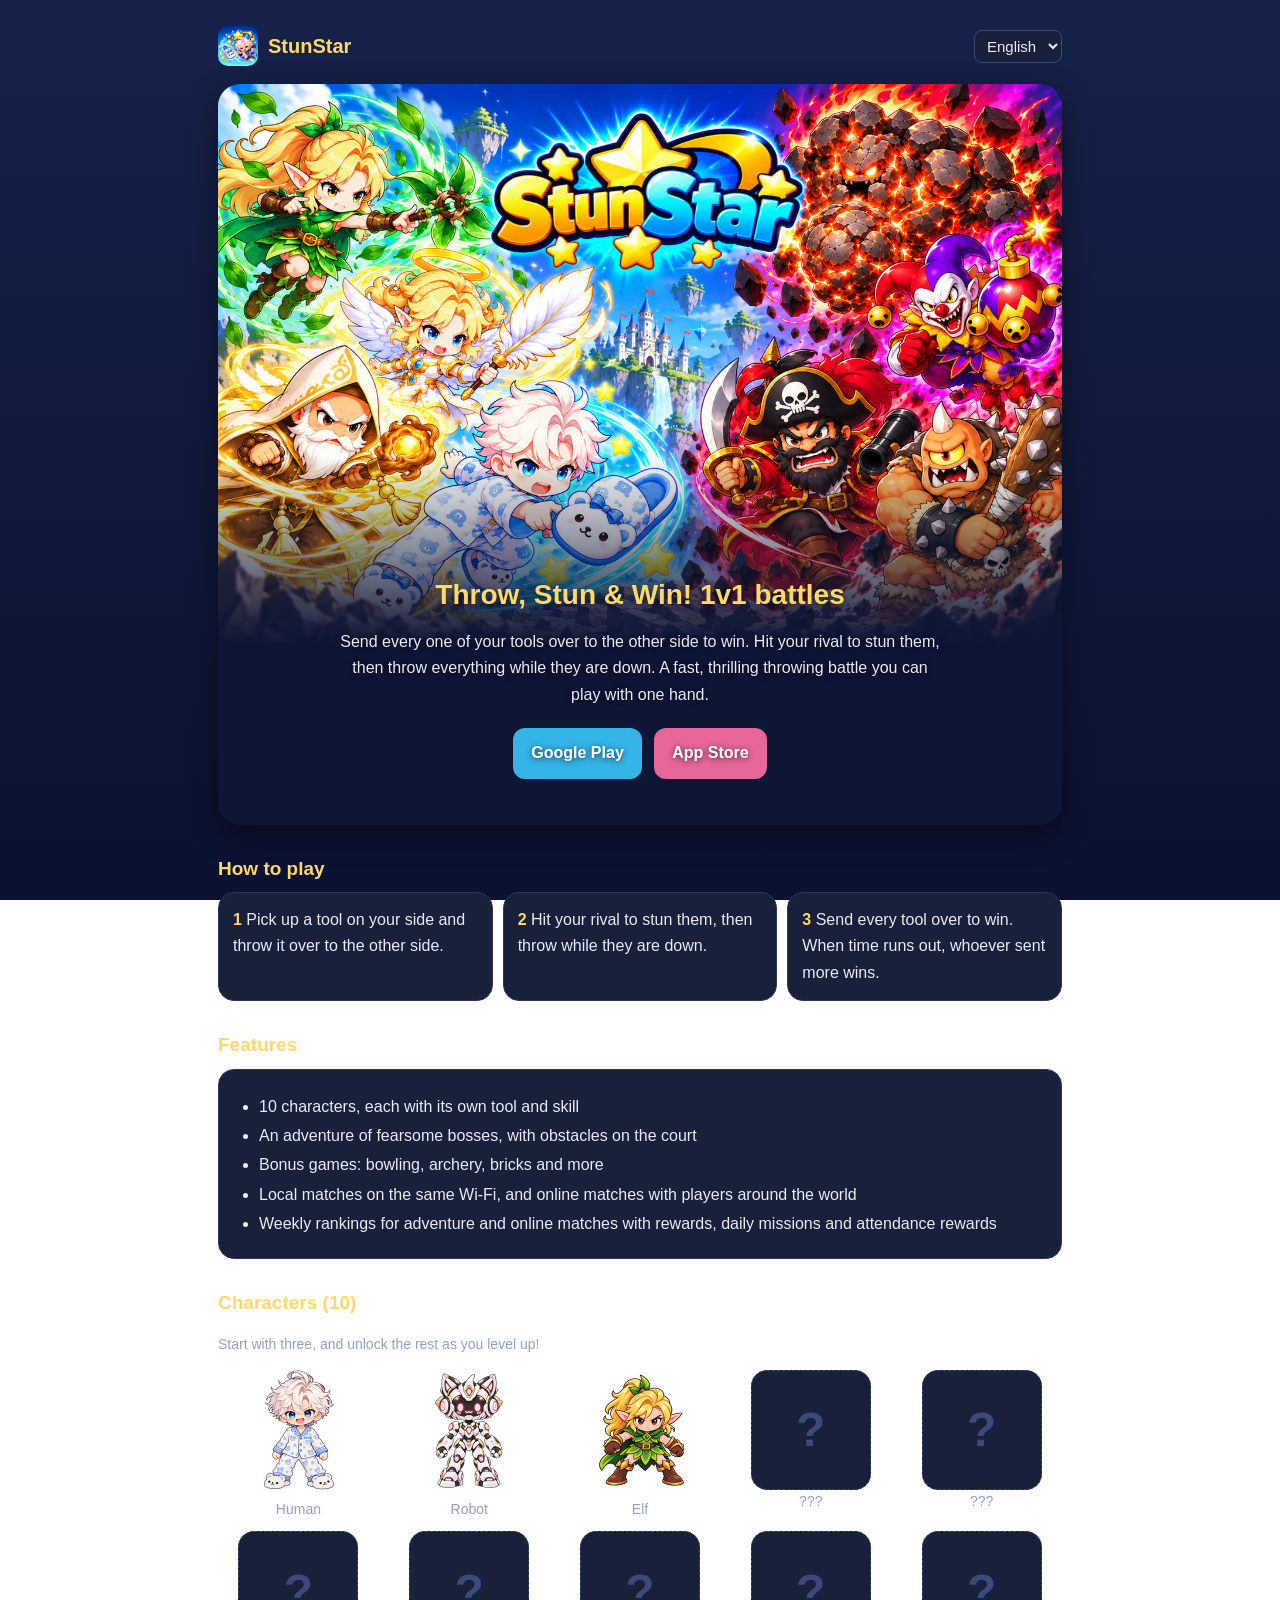
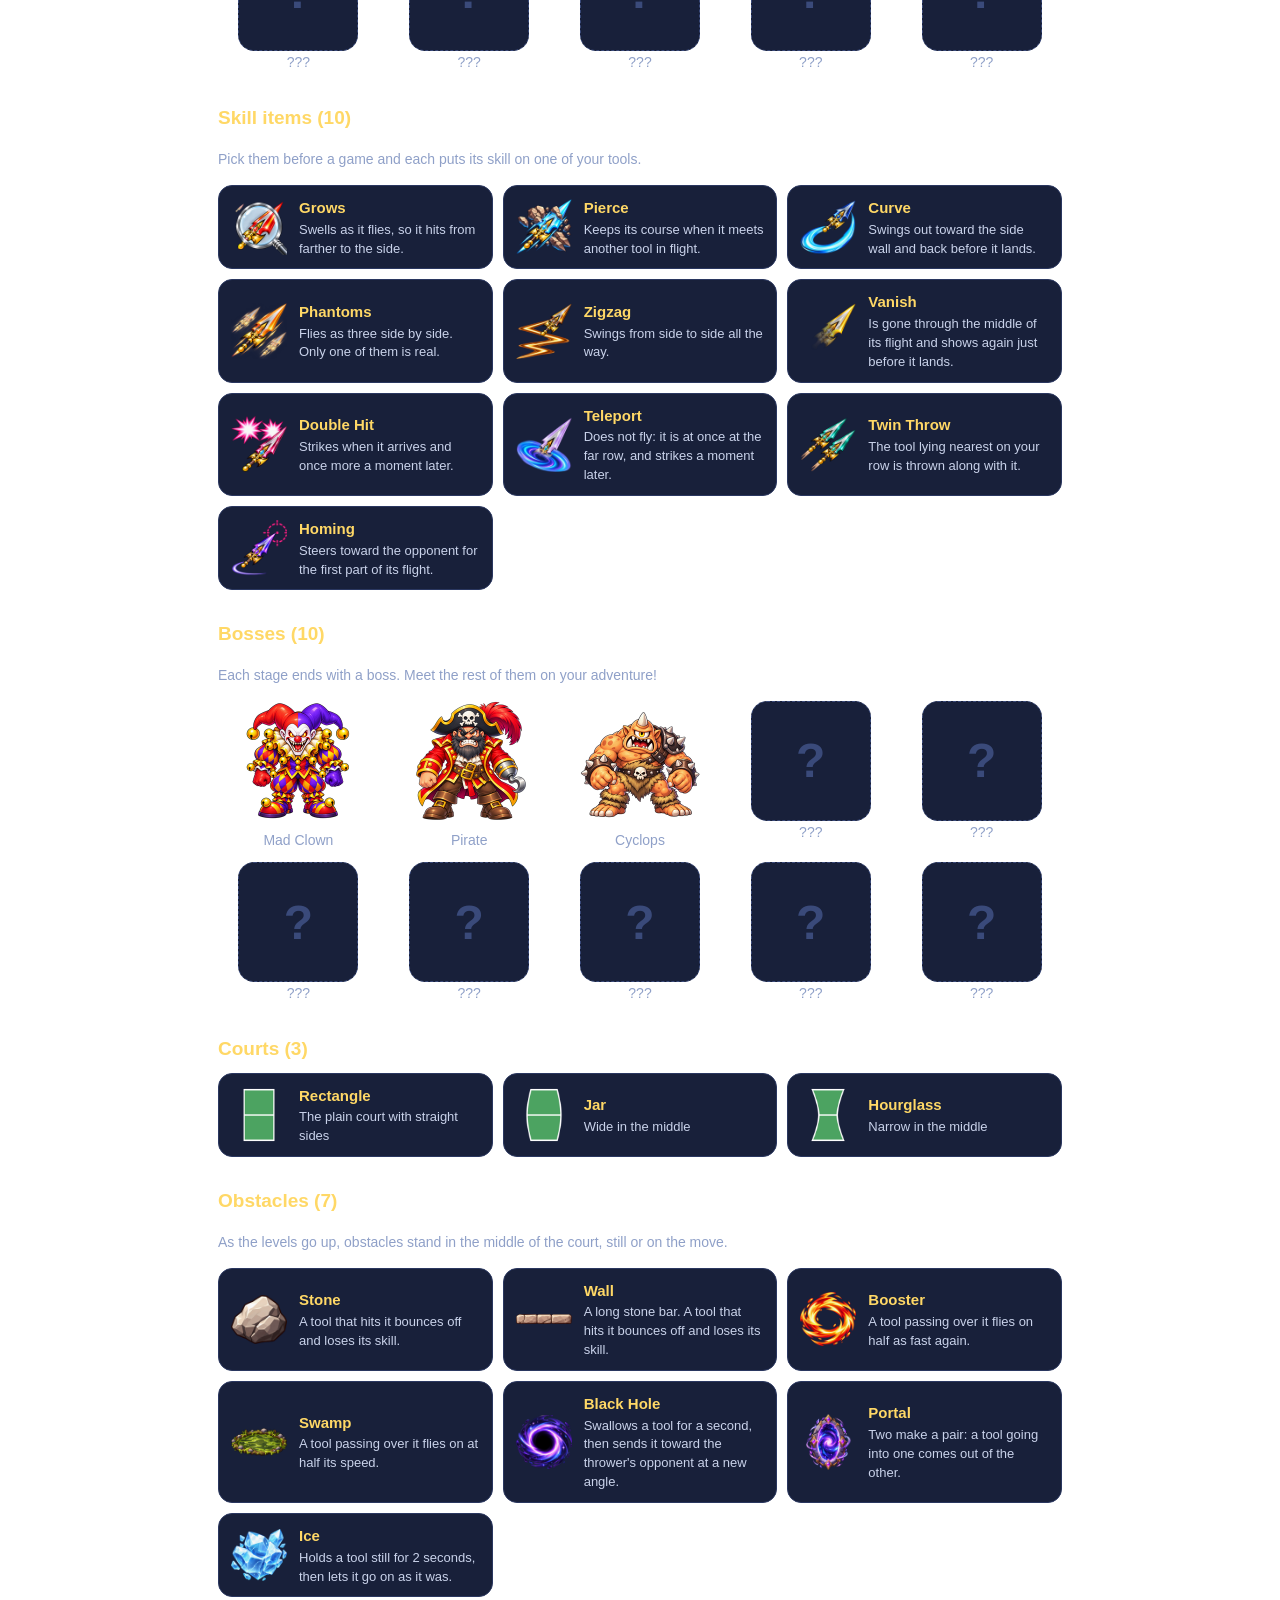
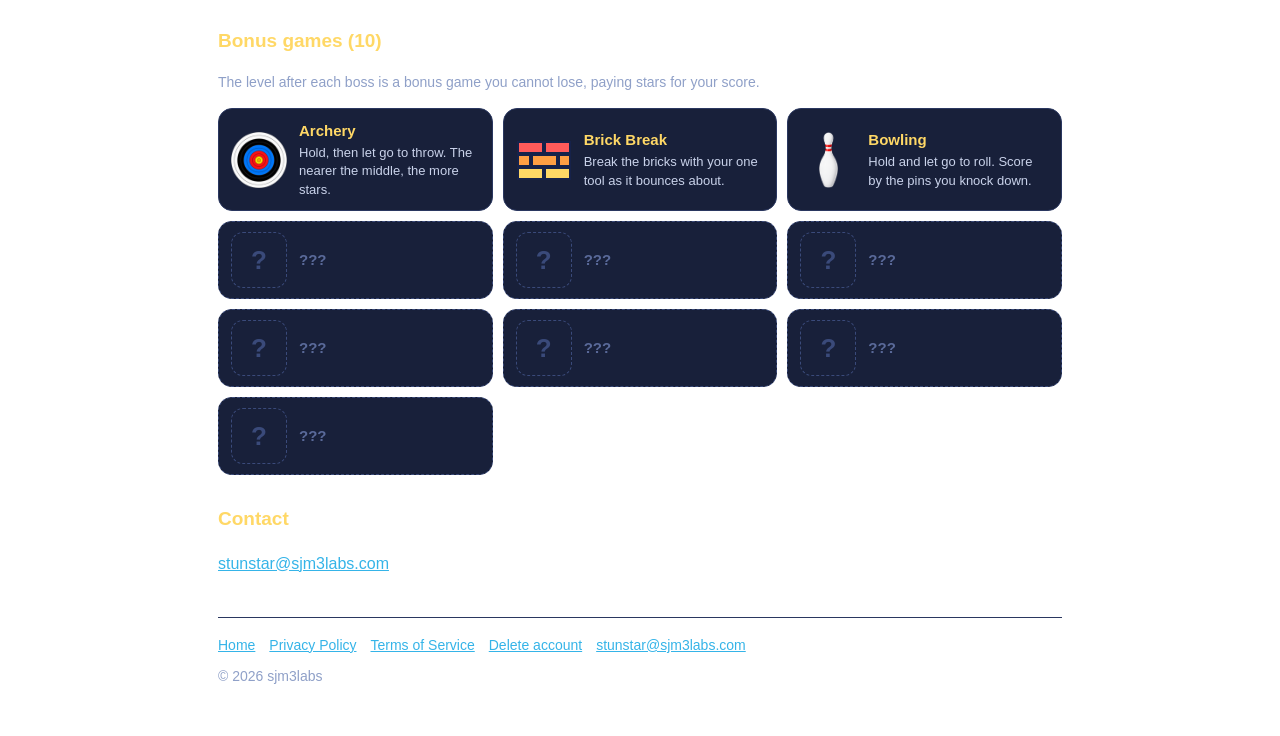
==== commit 7d456a65: "w" ====
--- a/index.html
+++ b/index.html
@@ -52,9 +52,9 @@
 .tile span.d{color:#c9d2ea;font-size:13px;line-height:1.45}
 .tile span.d.on{display:block}
 .mystery{width:100%;max-width:120px;aspect-ratio:1;margin:0 auto;border-radius:16px;background:#18203a;border:1px dashed #3a4a7a;display:flex;align-items:center;justify-content:center;font-size:48px;font-weight:800;color:#3a4a7a}
-.chips{display:flex;flex-wrap:wrap;gap:8px}
-.chip{background:#18203a;border:1px solid #2a3760;border-radius:999px;padding:6px 14px;color:#ffd866;font-weight:700;font-size:15px}
-.chip.mystery-chip{border-style:dashed;border-color:#3a4a7a;color:#5a6a9a;min-width:44px;text-align:center}
+.mystery.small{width:56px;height:56px;flex:none;border-radius:12px;font-size:26px;margin:0}
+.tile.mystery-tile{border-style:dashed;border-color:#3a4a7a}
+.tile.mystery-tile b{color:#5a6a9a}
 @media (max-width:560px){.chars{grid-template-columns:repeat(3,1fr)}.tiles,.steps{grid-template-columns:1fr}.hero .shade{margin-top:-10%;padding:0 16px 20px}.hero h1{font-size:24px}}
 </style>
 <section class="hero">
@@ -100,21 +100,22 @@
 </ul>
 </div>
 
-<h2><span data-lang="ko">캐릭터</span><span data-lang="en">Characters</span></h2>
+<h2><span data-lang="ko">캐릭터 (10)</span><span data-lang="en">Characters (10)</span></h2>
+<p class="muted"><span data-lang="ko">처음부터 3명과 함께하고, 레벨과 별로 나머지를 만나 보세요!</span><span data-lang="en">Start with three, and unlock the rest as you level up!</span></p>
 <div class="chars">
 <figure style="margin:0;text-align:center"><img src="assets/human.png" alt="Human" loading="lazy" style="width:100%;max-width:120px;aspect-ratio:1;object-fit:contain"><figcaption class="muted"><span data-lang="ko">휴먼</span><span data-lang="en">Human</span></figcaption></figure>
 <figure style="margin:0;text-align:center"><img src="assets/robot.png" alt="Robot" loading="lazy" style="width:100%;max-width:120px;aspect-ratio:1;object-fit:contain"><figcaption class="muted"><span data-lang="ko">로봇</span><span data-lang="en">Robot</span></figcaption></figure>
 <figure style="margin:0;text-align:center"><img src="assets/elf.png" alt="Elf" loading="lazy" style="width:100%;max-width:120px;aspect-ratio:1;object-fit:contain"><figcaption class="muted"><span data-lang="ko">엘프</span><span data-lang="en">Elf</span></figcaption></figure>
-<figure style="margin:0;text-align:center"><img src="assets/monk.png" alt="Monk" loading="lazy" style="width:100%;max-width:120px;aspect-ratio:1;object-fit:contain"><figcaption class="muted"><span data-lang="ko">수도승</span><span data-lang="en">Monk</span></figcaption></figure>
-<figure style="margin:0;text-align:center"><img src="assets/alien.png" alt="Alien" loading="lazy" style="width:100%;max-width:120px;aspect-ratio:1;object-fit:contain"><figcaption class="muted"><span data-lang="ko">외계인</span><span data-lang="en">Alien</span></figcaption></figure>
-<figure style="margin:0;text-align:center"><img src="assets/mermaid.png" alt="Mermaid" loading="lazy" style="width:100%;max-width:120px;aspect-ratio:1;object-fit:contain"><figcaption class="muted"><span data-lang="ko">인어공주</span><span data-lang="en">Mermaid</span></figcaption></figure>
-<figure style="margin:0;text-align:center"><img src="assets/gladiator.png" alt="Gladiator" loading="lazy" style="width:100%;max-width:120px;aspect-ratio:1;object-fit:contain"><figcaption class="muted"><span data-lang="ko">검투사</span><span data-lang="en">Gladiator</span></figcaption></figure>
-<figure style="margin:0;text-align:center"><img src="assets/werewolf.png" alt="Werewolf" loading="lazy" style="width:100%;max-width:120px;aspect-ratio:1;object-fit:contain"><figcaption class="muted"><span data-lang="ko">늑대인간</span><span data-lang="en">Werewolf</span></figcaption></figure>
-<figure style="margin:0;text-align:center"><img src="assets/chef.png" alt="Chef" loading="lazy" style="width:100%;max-width:120px;aspect-ratio:1;object-fit:contain"><figcaption class="muted"><span data-lang="ko">요리사</span><span data-lang="en">Chef</span></figcaption></figure>
-<figure style="margin:0;text-align:center"><img src="assets/angel.png" alt="Angel" loading="lazy" style="width:100%;max-width:120px;aspect-ratio:1;object-fit:contain"><figcaption class="muted"><span data-lang="ko">천사</span><span data-lang="en">Angel</span></figcaption></figure>
-</div>
-
-<h2><span data-lang="ko">스킬 아이템</span><span data-lang="en">Skill items</span></h2>
+<figure style="margin:0;text-align:center"><div class="mystery" aria-hidden="true">?</div><figcaption class="muted">???</figcaption></figure>
+<figure style="margin:0;text-align:center"><div class="mystery" aria-hidden="true">?</div><figcaption class="muted">???</figcaption></figure>
+<figure style="margin:0;text-align:center"><div class="mystery" aria-hidden="true">?</div><figcaption class="muted">???</figcaption></figure>
+<figure style="margin:0;text-align:center"><div class="mystery" aria-hidden="true">?</div><figcaption class="muted">???</figcaption></figure>
+<figure style="margin:0;text-align:center"><div class="mystery" aria-hidden="true">?</div><figcaption class="muted">???</figcaption></figure>
+<figure style="margin:0;text-align:center"><div class="mystery" aria-hidden="true">?</div><figcaption class="muted">???</figcaption></figure>
+<figure style="margin:0;text-align:center"><div class="mystery" aria-hidden="true">?</div><figcaption class="muted">???</figcaption></figure>
+</div>
+
+<h2><span data-lang="ko">스킬 아이템 (10)</span><span data-lang="en">Skill items (10)</span></h2>
 <p class="muted"><span data-lang="ko">경기 전에 골라 넣으면 내 무기 하나에 그 스킬이 붙습니다.</span><span data-lang="en">Pick them before a game and each puts its skill on one of your tools.</span></p>
 <div class="tiles">
 <div class="tile"><img src="assets/items/grow.png" alt="Grows" loading="lazy"><div><b><span data-lang="ko">확대</span><span data-lang="en">Grows</span></b><span class="d" data-lang="ko">날아가면서 커져서 옆으로 더 넓게 맞습니다.</span><span class="d" data-lang="en">Swells as it flies, so it hits from farther to the side.</span></div></div>
@@ -129,23 +130,29 @@
 <div class="tile"><img src="assets/items/homing.png" alt="Homing" loading="lazy"><div><b><span data-lang="ko">유도</span><span data-lang="en">Homing</span></b><span class="d" data-lang="ko">날아가는 앞부분 동안 상대 쪽으로 방향을 틉니다.</span><span class="d" data-lang="en">Steers toward the opponent for the first part of its flight.</span></div></div>
 </div>
 
-<h2><span data-lang="ko">보스</span><span data-lang="en">Bosses</span></h2>
+<h2><span data-lang="ko">보스 (10)</span><span data-lang="en">Bosses (10)</span></h2>
 <p class="muted"><span data-lang="ko">스테이지마다 마지막 판에 보스가 등장합니다. 나머지 보스는 모험에서 직접 만나 보세요!</span><span data-lang="en">Each stage ends with a boss. Meet the rest of them on your adventure!</span></p>
 <div class="chars">
 <figure style="margin:0;text-align:center"><img src="assets/bosses/clown.png" alt="Mad Clown" loading="lazy" style="width:100%;max-width:120px;aspect-ratio:1;object-fit:contain"><figcaption class="muted"><span data-lang="ko">미친광대</span><span data-lang="en">Mad Clown</span></figcaption></figure>
 <figure style="margin:0;text-align:center"><img src="assets/bosses/pirate.png" alt="Pirate" loading="lazy" style="width:100%;max-width:120px;aspect-ratio:1;object-fit:contain"><figcaption class="muted"><span data-lang="ko">해적</span><span data-lang="en">Pirate</span></figcaption></figure>
-<figure style="margin:0;text-align:center"><div class="mystery" aria-hidden="true">?</div><figcaption class="muted">???</figcaption></figure>
-</div>
-
-
-<h2><span data-lang="ko">경기장</span><span data-lang="en">Courts</span></h2>
+<figure style="margin:0;text-align:center"><img src="assets/bosses/cyclops.png" alt="Cyclops" loading="lazy" style="width:100%;max-width:120px;aspect-ratio:1;object-fit:contain"><figcaption class="muted"><span data-lang="ko">사이클롭스</span><span data-lang="en">Cyclops</span></figcaption></figure>
+<figure style="margin:0;text-align:center"><div class="mystery" aria-hidden="true">?</div><figcaption class="muted">???</figcaption></figure>
+<figure style="margin:0;text-align:center"><div class="mystery" aria-hidden="true">?</div><figcaption class="muted">???</figcaption></figure>
+<figure style="margin:0;text-align:center"><div class="mystery" aria-hidden="true">?</div><figcaption class="muted">???</figcaption></figure>
+<figure style="margin:0;text-align:center"><div class="mystery" aria-hidden="true">?</div><figcaption class="muted">???</figcaption></figure>
+<figure style="margin:0;text-align:center"><div class="mystery" aria-hidden="true">?</div><figcaption class="muted">???</figcaption></figure>
+<figure style="margin:0;text-align:center"><div class="mystery" aria-hidden="true">?</div><figcaption class="muted">???</figcaption></figure>
+<figure style="margin:0;text-align:center"><div class="mystery" aria-hidden="true">?</div><figcaption class="muted">???</figcaption></figure>
+</div>
+
+<h2><span data-lang="ko">경기장 (3)</span><span data-lang="en">Courts (3)</span></h2>
 <div class="tiles">
 <div class="tile"><img src="assets/courts/rectangle.png" alt="Rectangle" loading="lazy"><div><b><span data-lang="ko">직사각형</span><span data-lang="en">Rectangle</span></b><span class="d" data-lang="ko">곧은 옆벽의 기본 경기장</span><span class="d" data-lang="en">The plain court with straight sides</span></div></div>
 <div class="tile"><img src="assets/courts/jar.png" alt="Jar" loading="lazy"><div><b><span data-lang="ko">항아리</span><span data-lang="en">Jar</span></b><span class="d" data-lang="ko">가운데가 넓게 부푼 경기장</span><span class="d" data-lang="en">Wide in the middle</span></div></div>
 <div class="tile"><img src="assets/courts/hourglass.png" alt="Hourglass" loading="lazy"><div><b><span data-lang="ko">모래시계</span><span data-lang="en">Hourglass</span></b><span class="d" data-lang="ko">가운데가 잘록한 경기장</span><span class="d" data-lang="en">Narrow in the middle</span></div></div>
 </div>
 
-<h2><span data-lang="ko">장애물</span><span data-lang="en">Obstacles</span></h2>
+<h2><span data-lang="ko">장애물 (7)</span><span data-lang="en">Obstacles (7)</span></h2>
 <p class="muted"><span data-lang="ko">레벨이 오를수록 경기장 가운데에 여러 장애물이 놓이고, 가만히 있거나 움직입니다.</span><span data-lang="en">As the levels go up, obstacles stand in the middle of the court, still or on the move.</span></p>
 <div class="tiles">
 <div class="tile"><img src="assets/obstacles/pin.png" alt="Stone" loading="lazy"><div><b><span data-lang="ko">돌멩이</span><span data-lang="en">Stone</span></b><span class="d" data-lang="ko">부딪힌 무기는 튕겨 나가고 스킬이 사라집니다.</span><span class="d" data-lang="en">A tool that hits it bounces off and loses its skill.</span></div></div>
@@ -157,13 +164,19 @@
 <div class="tile"><img src="assets/obstacles/ice.png" alt="Ice" loading="lazy"><div><b><span data-lang="ko">얼음</span><span data-lang="en">Ice</span></b><span class="d" data-lang="ko">무기를 2초 동안 멈춰 세웠다가 그대로 보냅니다.</span><span class="d" data-lang="en">Holds a tool still for 2 seconds, then lets it go on as it was.</span></div></div>
 </div>
 
-<h2><span data-lang="ko">보너스 게임</span><span data-lang="en">Bonus games</span></h2>
+<h2><span data-lang="ko">보너스 게임 (10)</span><span data-lang="en">Bonus games (10)</span></h2>
 <p class="muted"><span data-lang="ko">보스를 이긴 다음 레벨은 지지 않는 보너스 게임입니다. 점수만큼 별을 받습니다.</span><span data-lang="en">The level after each boss is a bonus game you cannot lose, paying stars for your score.</span></p>
-<div class="chips">
-<span class="chip"><span data-lang="ko">양궁</span><span data-lang="en">Archery</span></span>
-<span class="chip"><span data-lang="ko">벽돌 깨기</span><span data-lang="en">Brick Break</span></span>
-<span class="chip"><span data-lang="ko">볼링</span><span data-lang="en">Bowling</span></span>
-<span class="chip mystery-chip" aria-label="more">?</span>
+<div class="tiles">
+<div class="tile"><img src="assets/games/archery.png" alt="Archery" loading="lazy"><div><b><span data-lang="ko">양궁</span><span data-lang="en">Archery</span></b><span class="d" data-lang="ko">누르고 있다가 놓으면 던집니다. 과녁 가운데일수록 별이 많습니다.</span><span class="d" data-lang="en">Hold, then let go to throw. The nearer the middle, the more stars.</span></div></div>
+<div class="tile"><svg viewBox="0 0 56 56" aria-hidden="true"><g stroke="#16224a" stroke-width="2"><rect x="2" y="10" width="25" height="11" fill="#ff5a5a"/><rect x="29" y="10" width="25" height="11" fill="#ff5a5a"/><rect x="2" y="23" width="12" height="11" fill="#ff9f43"/><rect x="16" y="23" width="25" height="11" fill="#ff9f43"/><rect x="43" y="23" width="11" height="11" fill="#ff9f43"/><rect x="2" y="36" width="25" height="11" fill="#ffd866"/><rect x="29" y="36" width="25" height="11" fill="#ffd866"/></g></svg><div><b><span data-lang="ko">벽돌 깨기</span><span data-lang="en">Brick Break</span></b><span class="d" data-lang="ko">무기 하나로 벽돌을 깨세요. 무기는 튕겨 다니다 돌아옵니다.</span><span class="d" data-lang="en">Break the bricks with your one tool as it bounces about.</span></div></div>
+<div class="tile"><img src="assets/games/bowling.png" alt="Bowling" loading="lazy"><div><b><span data-lang="ko">볼링</span><span data-lang="en">Bowling</span></b><span class="d" data-lang="ko">누르고 있다가 놓으면 굴러갑니다. 쓰러진 핀만큼 점수!</span><span class="d" data-lang="en">Hold and let go to roll. Score by the pins you knock down.</span></div></div>
+<div class="tile mystery-tile"><div class="mystery small" aria-hidden="true">?</div><div><b>???</b></div></div>
+<div class="tile mystery-tile"><div class="mystery small" aria-hidden="true">?</div><div><b>???</b></div></div>
+<div class="tile mystery-tile"><div class="mystery small" aria-hidden="true">?</div><div><b>???</b></div></div>
+<div class="tile mystery-tile"><div class="mystery small" aria-hidden="true">?</div><div><b>???</b></div></div>
+<div class="tile mystery-tile"><div class="mystery small" aria-hidden="true">?</div><div><b>???</b></div></div>
+<div class="tile mystery-tile"><div class="mystery small" aria-hidden="true">?</div><div><b>???</b></div></div>
+<div class="tile mystery-tile"><div class="mystery small" aria-hidden="true">?</div><div><b>???</b></div></div>
 </div>
 
 <h2><span data-lang="ko">문의</span><span data-lang="en">Contact</span></h2>
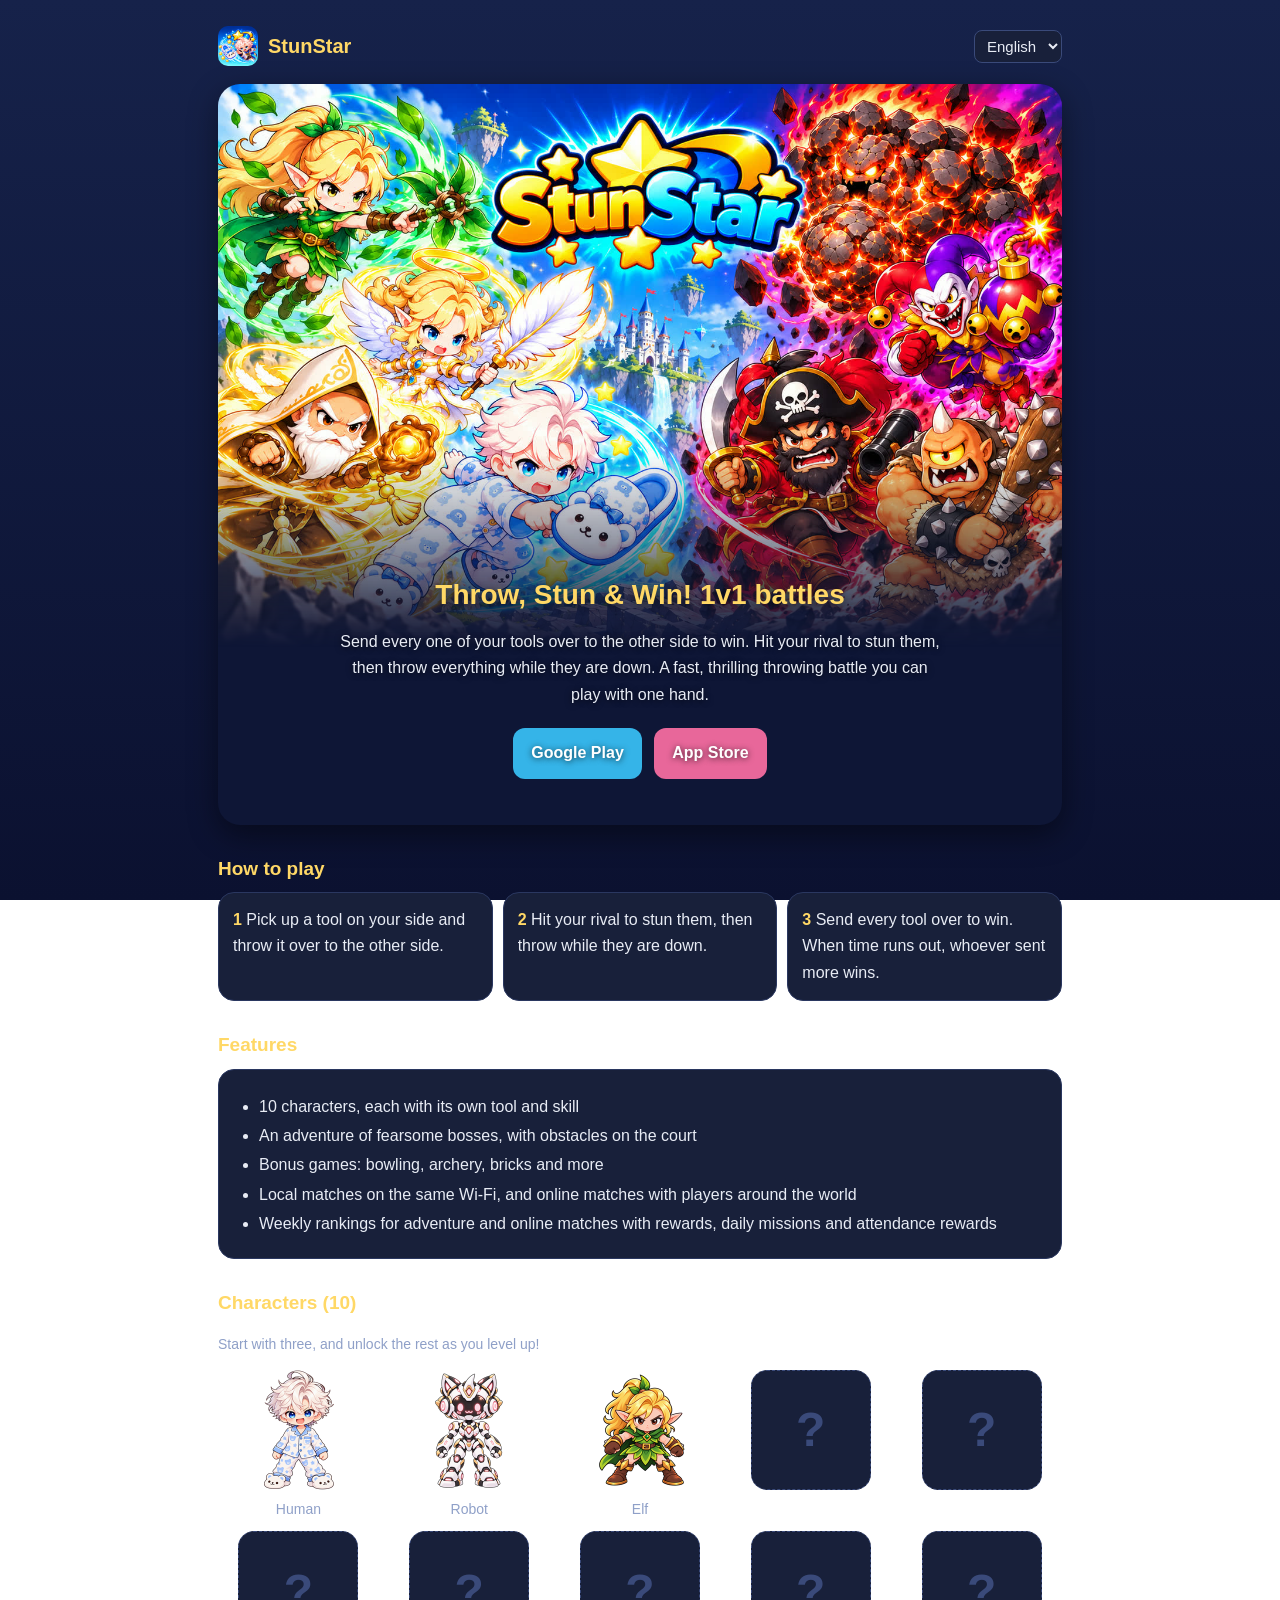
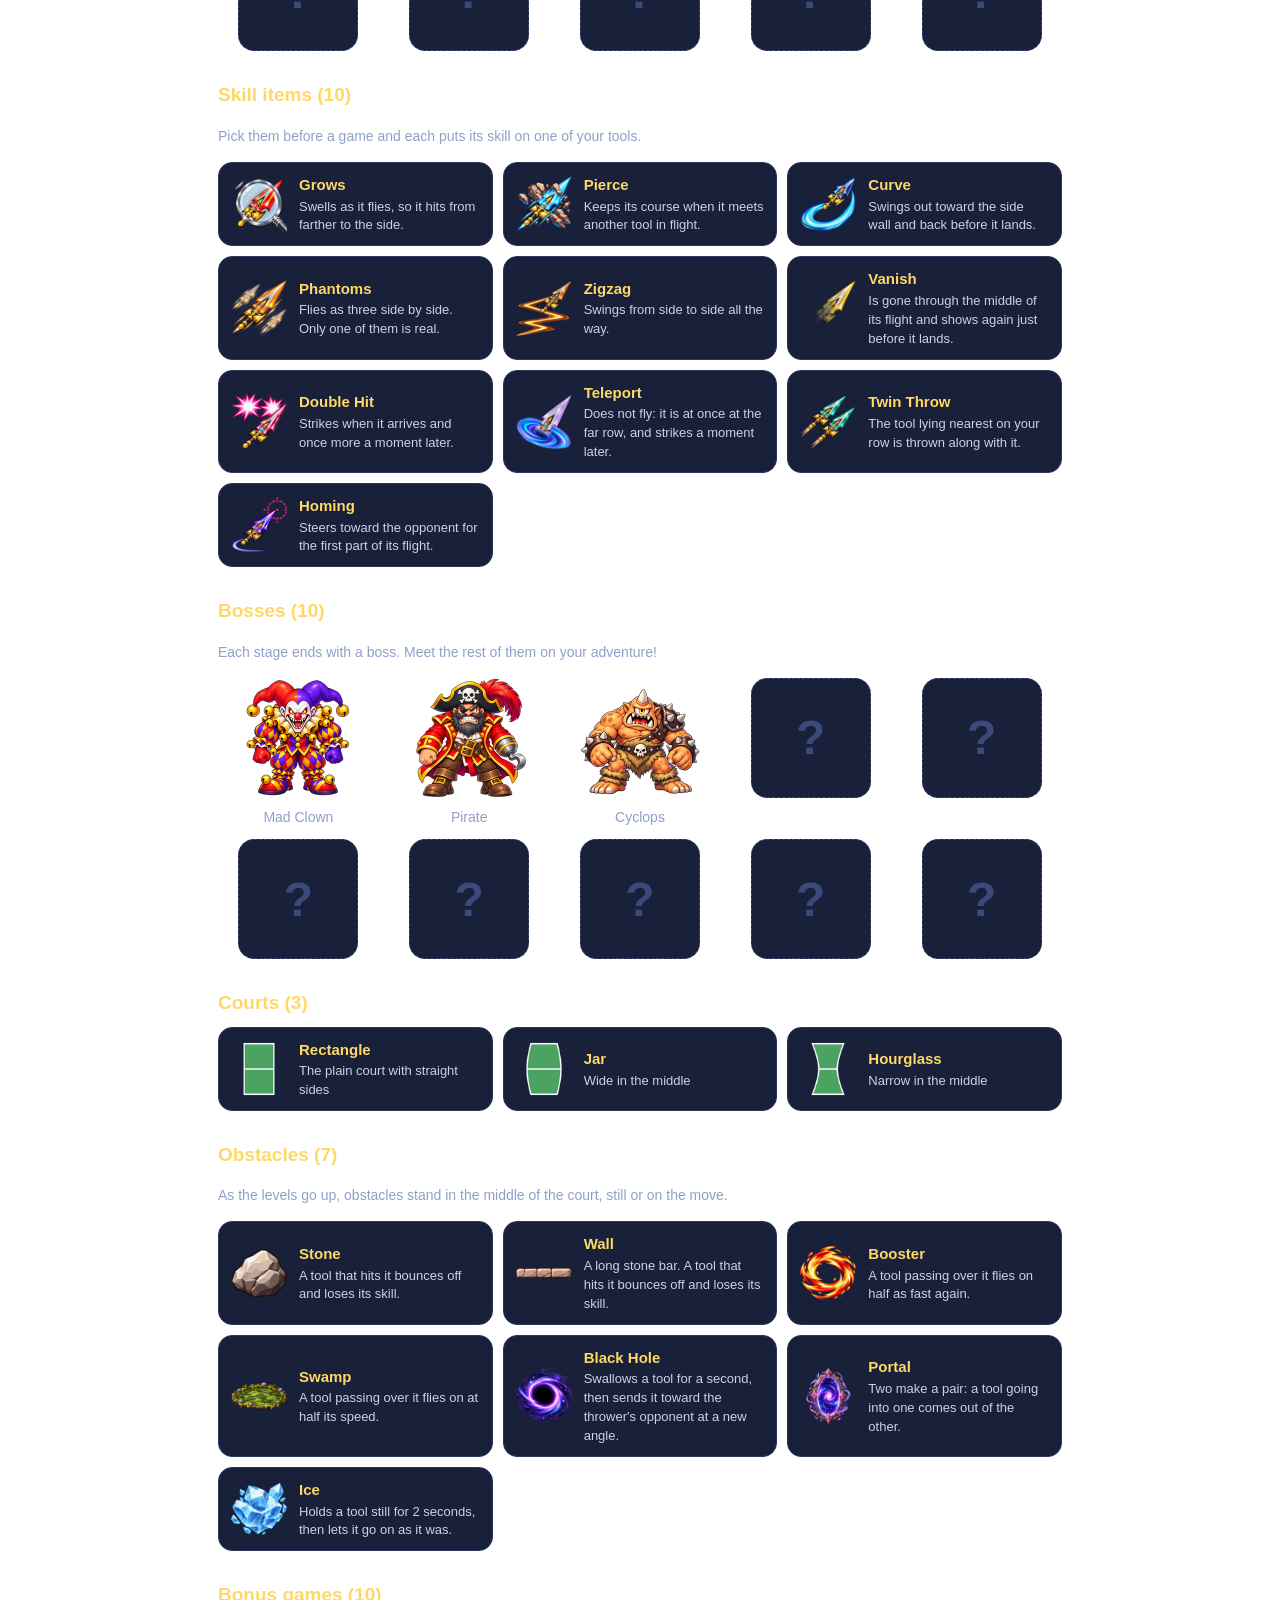
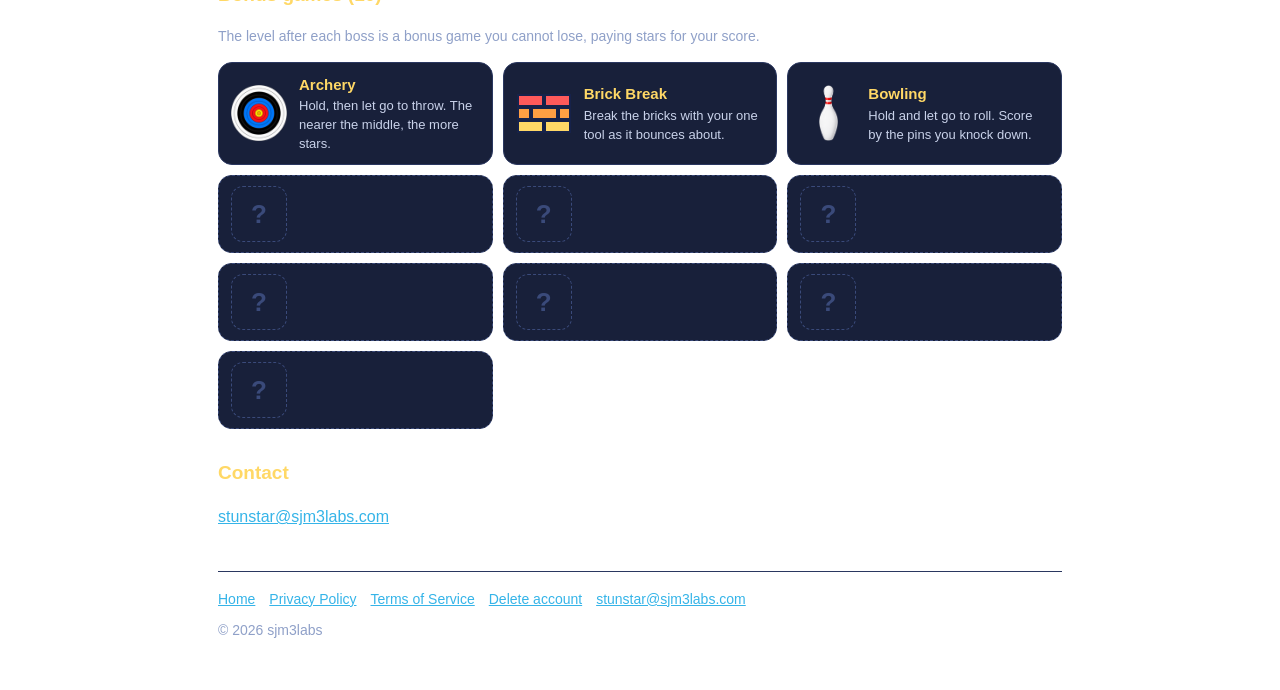
==== commit 7a59192a: "w" ====
--- a/index.html
+++ b/index.html
@@ -106,13 +106,13 @@
 <figure style="margin:0;text-align:center"><img src="assets/human.png" alt="Human" loading="lazy" style="width:100%;max-width:120px;aspect-ratio:1;object-fit:contain"><figcaption class="muted"><span data-lang="ko">휴먼</span><span data-lang="en">Human</span></figcaption></figure>
 <figure style="margin:0;text-align:center"><img src="assets/robot.png" alt="Robot" loading="lazy" style="width:100%;max-width:120px;aspect-ratio:1;object-fit:contain"><figcaption class="muted"><span data-lang="ko">로봇</span><span data-lang="en">Robot</span></figcaption></figure>
 <figure style="margin:0;text-align:center"><img src="assets/elf.png" alt="Elf" loading="lazy" style="width:100%;max-width:120px;aspect-ratio:1;object-fit:contain"><figcaption class="muted"><span data-lang="ko">엘프</span><span data-lang="en">Elf</span></figcaption></figure>
-<figure style="margin:0;text-align:center"><div class="mystery" aria-hidden="true">?</div><figcaption class="muted">???</figcaption></figure>
-<figure style="margin:0;text-align:center"><div class="mystery" aria-hidden="true">?</div><figcaption class="muted">???</figcaption></figure>
-<figure style="margin:0;text-align:center"><div class="mystery" aria-hidden="true">?</div><figcaption class="muted">???</figcaption></figure>
-<figure style="margin:0;text-align:center"><div class="mystery" aria-hidden="true">?</div><figcaption class="muted">???</figcaption></figure>
-<figure style="margin:0;text-align:center"><div class="mystery" aria-hidden="true">?</div><figcaption class="muted">???</figcaption></figure>
-<figure style="margin:0;text-align:center"><div class="mystery" aria-hidden="true">?</div><figcaption class="muted">???</figcaption></figure>
-<figure style="margin:0;text-align:center"><div class="mystery" aria-hidden="true">?</div><figcaption class="muted">???</figcaption></figure>
+<figure style="margin:0;text-align:center"><div class="mystery" aria-hidden="true">?</div></figure>
+<figure style="margin:0;text-align:center"><div class="mystery" aria-hidden="true">?</div></figure>
+<figure style="margin:0;text-align:center"><div class="mystery" aria-hidden="true">?</div></figure>
+<figure style="margin:0;text-align:center"><div class="mystery" aria-hidden="true">?</div></figure>
+<figure style="margin:0;text-align:center"><div class="mystery" aria-hidden="true">?</div></figure>
+<figure style="margin:0;text-align:center"><div class="mystery" aria-hidden="true">?</div></figure>
+<figure style="margin:0;text-align:center"><div class="mystery" aria-hidden="true">?</div></figure>
 </div>
 
 <h2><span data-lang="ko">스킬 아이템 (10)</span><span data-lang="en">Skill items (10)</span></h2>
@@ -136,13 +136,13 @@
 <figure style="margin:0;text-align:center"><img src="assets/bosses/clown.png" alt="Mad Clown" loading="lazy" style="width:100%;max-width:120px;aspect-ratio:1;object-fit:contain"><figcaption class="muted"><span data-lang="ko">미친광대</span><span data-lang="en">Mad Clown</span></figcaption></figure>
 <figure style="margin:0;text-align:center"><img src="assets/bosses/pirate.png" alt="Pirate" loading="lazy" style="width:100%;max-width:120px;aspect-ratio:1;object-fit:contain"><figcaption class="muted"><span data-lang="ko">해적</span><span data-lang="en">Pirate</span></figcaption></figure>
 <figure style="margin:0;text-align:center"><img src="assets/bosses/cyclops.png" alt="Cyclops" loading="lazy" style="width:100%;max-width:120px;aspect-ratio:1;object-fit:contain"><figcaption class="muted"><span data-lang="ko">사이클롭스</span><span data-lang="en">Cyclops</span></figcaption></figure>
-<figure style="margin:0;text-align:center"><div class="mystery" aria-hidden="true">?</div><figcaption class="muted">???</figcaption></figure>
-<figure style="margin:0;text-align:center"><div class="mystery" aria-hidden="true">?</div><figcaption class="muted">???</figcaption></figure>
-<figure style="margin:0;text-align:center"><div class="mystery" aria-hidden="true">?</div><figcaption class="muted">???</figcaption></figure>
-<figure style="margin:0;text-align:center"><div class="mystery" aria-hidden="true">?</div><figcaption class="muted">???</figcaption></figure>
-<figure style="margin:0;text-align:center"><div class="mystery" aria-hidden="true">?</div><figcaption class="muted">???</figcaption></figure>
-<figure style="margin:0;text-align:center"><div class="mystery" aria-hidden="true">?</div><figcaption class="muted">???</figcaption></figure>
-<figure style="margin:0;text-align:center"><div class="mystery" aria-hidden="true">?</div><figcaption class="muted">???</figcaption></figure>
+<figure style="margin:0;text-align:center"><div class="mystery" aria-hidden="true">?</div></figure>
+<figure style="margin:0;text-align:center"><div class="mystery" aria-hidden="true">?</div></figure>
+<figure style="margin:0;text-align:center"><div class="mystery" aria-hidden="true">?</div></figure>
+<figure style="margin:0;text-align:center"><div class="mystery" aria-hidden="true">?</div></figure>
+<figure style="margin:0;text-align:center"><div class="mystery" aria-hidden="true">?</div></figure>
+<figure style="margin:0;text-align:center"><div class="mystery" aria-hidden="true">?</div></figure>
+<figure style="margin:0;text-align:center"><div class="mystery" aria-hidden="true">?</div></figure>
 </div>
 
 <h2><span data-lang="ko">경기장 (3)</span><span data-lang="en">Courts (3)</span></h2>
@@ -170,13 +170,13 @@
 <div class="tile"><img src="assets/games/archery.png" alt="Archery" loading="lazy"><div><b><span data-lang="ko">양궁</span><span data-lang="en">Archery</span></b><span class="d" data-lang="ko">누르고 있다가 놓으면 던집니다. 과녁 가운데일수록 별이 많습니다.</span><span class="d" data-lang="en">Hold, then let go to throw. The nearer the middle, the more stars.</span></div></div>
 <div class="tile"><svg viewBox="0 0 56 56" aria-hidden="true"><g stroke="#16224a" stroke-width="2"><rect x="2" y="10" width="25" height="11" fill="#ff5a5a"/><rect x="29" y="10" width="25" height="11" fill="#ff5a5a"/><rect x="2" y="23" width="12" height="11" fill="#ff9f43"/><rect x="16" y="23" width="25" height="11" fill="#ff9f43"/><rect x="43" y="23" width="11" height="11" fill="#ff9f43"/><rect x="2" y="36" width="25" height="11" fill="#ffd866"/><rect x="29" y="36" width="25" height="11" fill="#ffd866"/></g></svg><div><b><span data-lang="ko">벽돌 깨기</span><span data-lang="en">Brick Break</span></b><span class="d" data-lang="ko">무기 하나로 벽돌을 깨세요. 무기는 튕겨 다니다 돌아옵니다.</span><span class="d" data-lang="en">Break the bricks with your one tool as it bounces about.</span></div></div>
 <div class="tile"><img src="assets/games/bowling.png" alt="Bowling" loading="lazy"><div><b><span data-lang="ko">볼링</span><span data-lang="en">Bowling</span></b><span class="d" data-lang="ko">누르고 있다가 놓으면 굴러갑니다. 쓰러진 핀만큼 점수!</span><span class="d" data-lang="en">Hold and let go to roll. Score by the pins you knock down.</span></div></div>
-<div class="tile mystery-tile"><div class="mystery small" aria-hidden="true">?</div><div><b>???</b></div></div>
-<div class="tile mystery-tile"><div class="mystery small" aria-hidden="true">?</div><div><b>???</b></div></div>
-<div class="tile mystery-tile"><div class="mystery small" aria-hidden="true">?</div><div><b>???</b></div></div>
-<div class="tile mystery-tile"><div class="mystery small" aria-hidden="true">?</div><div><b>???</b></div></div>
-<div class="tile mystery-tile"><div class="mystery small" aria-hidden="true">?</div><div><b>???</b></div></div>
-<div class="tile mystery-tile"><div class="mystery small" aria-hidden="true">?</div><div><b>???</b></div></div>
-<div class="tile mystery-tile"><div class="mystery small" aria-hidden="true">?</div><div><b>???</b></div></div>
+<div class="tile mystery-tile"><div class="mystery small" aria-hidden="true">?</div></div>
+<div class="tile mystery-tile"><div class="mystery small" aria-hidden="true">?</div></div>
+<div class="tile mystery-tile"><div class="mystery small" aria-hidden="true">?</div></div>
+<div class="tile mystery-tile"><div class="mystery small" aria-hidden="true">?</div></div>
+<div class="tile mystery-tile"><div class="mystery small" aria-hidden="true">?</div></div>
+<div class="tile mystery-tile"><div class="mystery small" aria-hidden="true">?</div></div>
+<div class="tile mystery-tile"><div class="mystery small" aria-hidden="true">?</div></div>
 </div>
 
 <h2><span data-lang="ko">문의</span><span data-lang="en">Contact</span></h2>
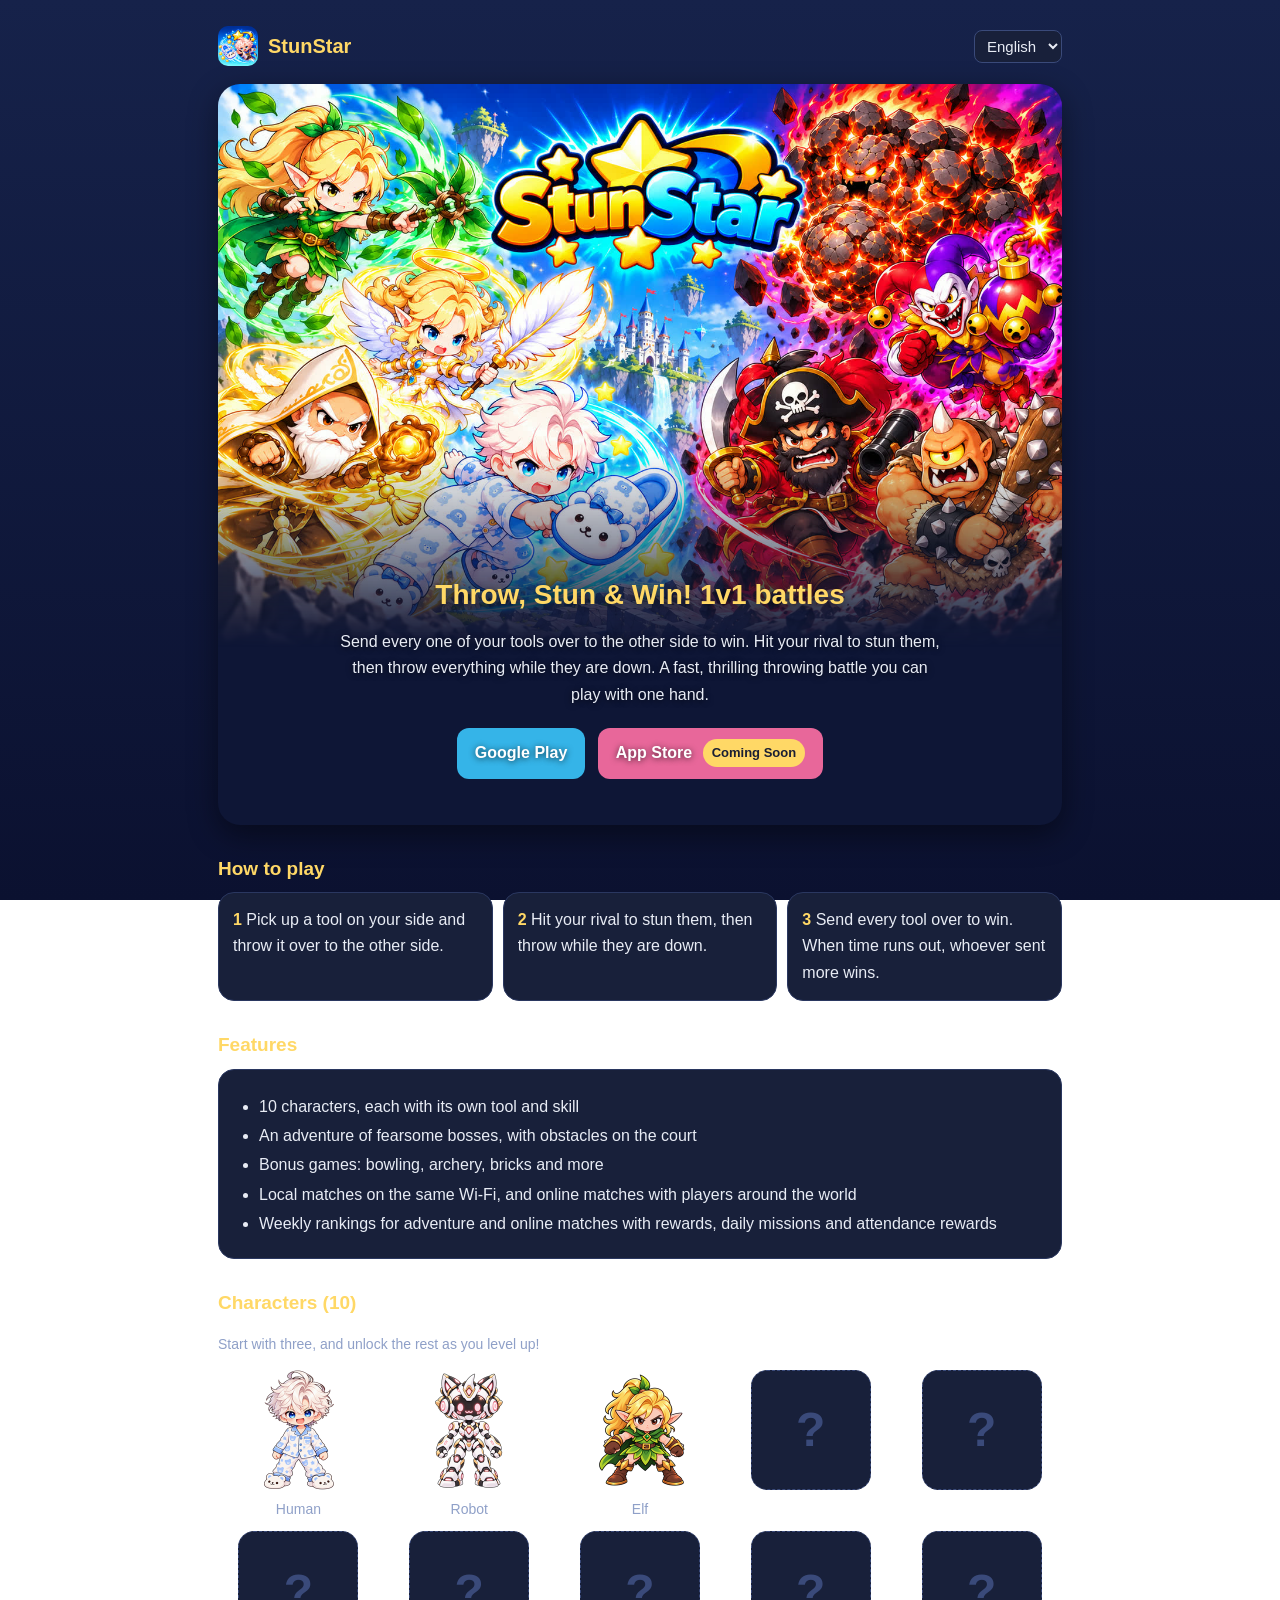
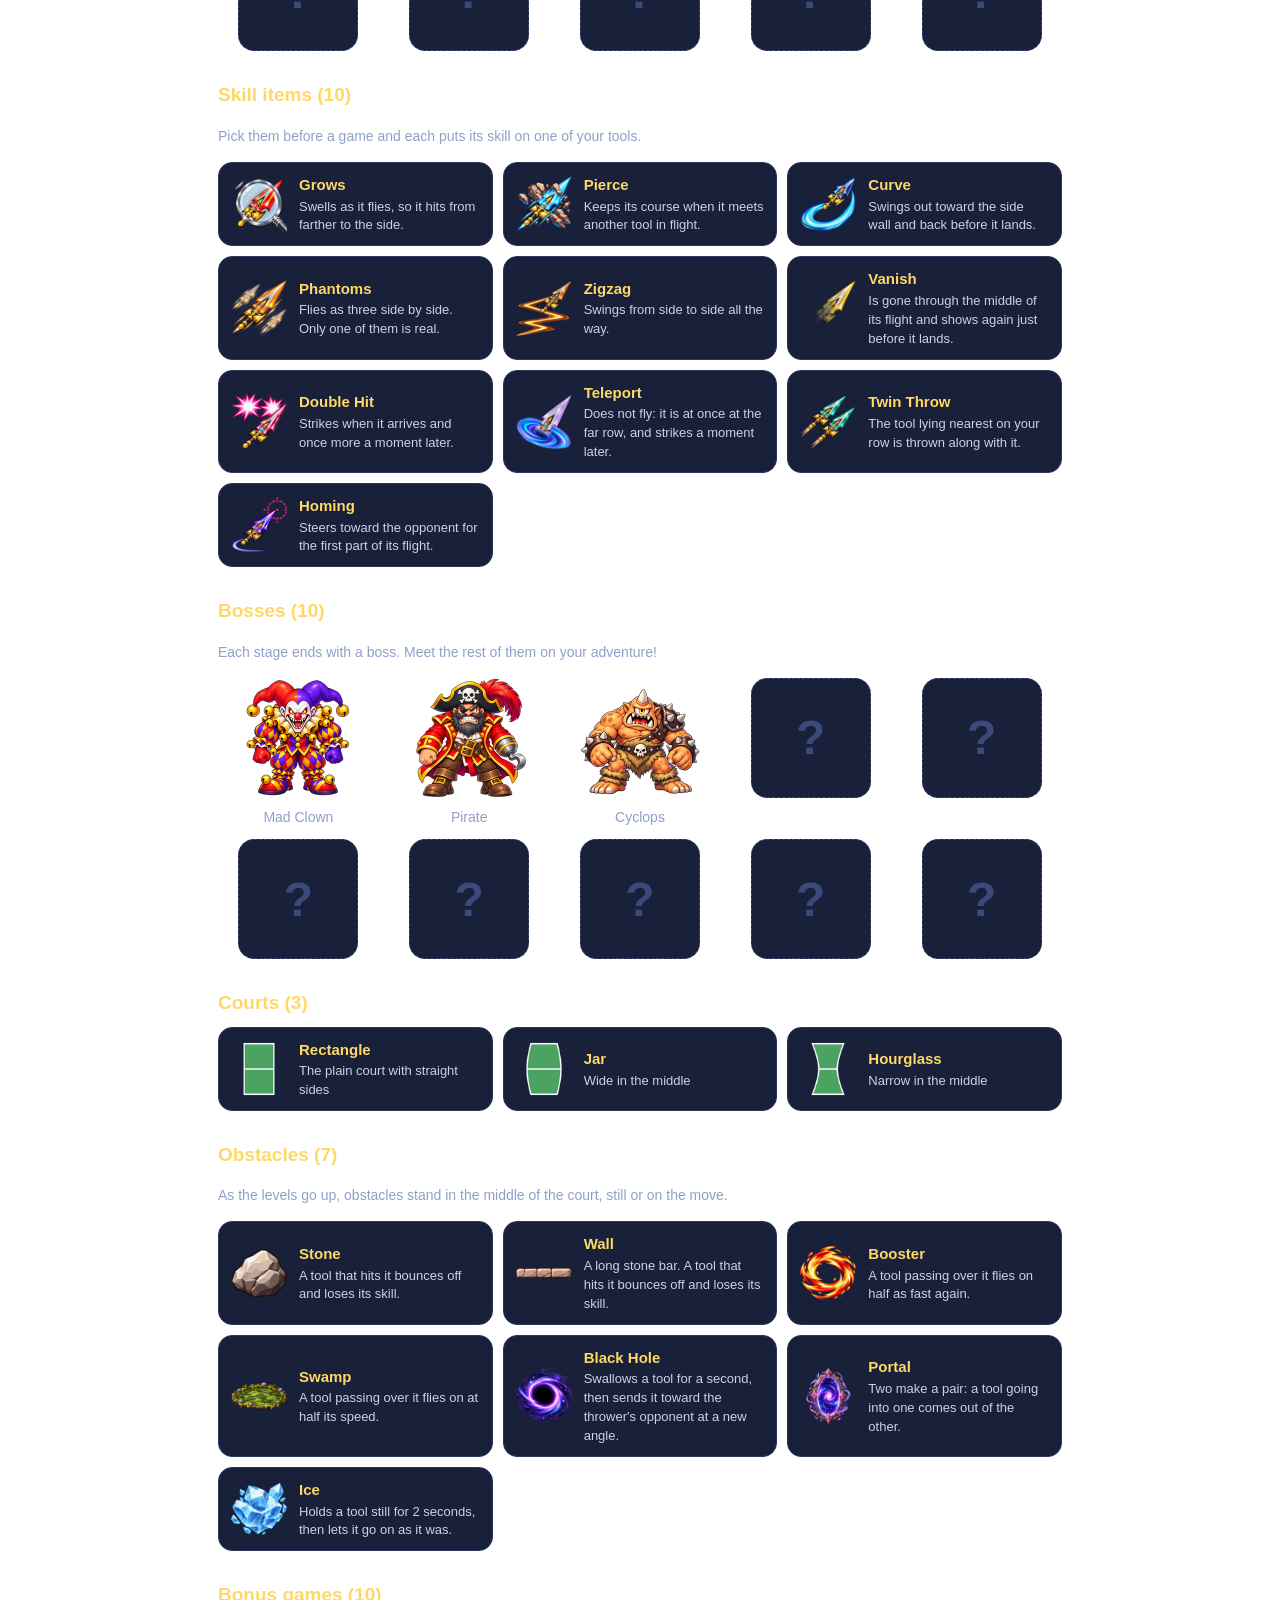
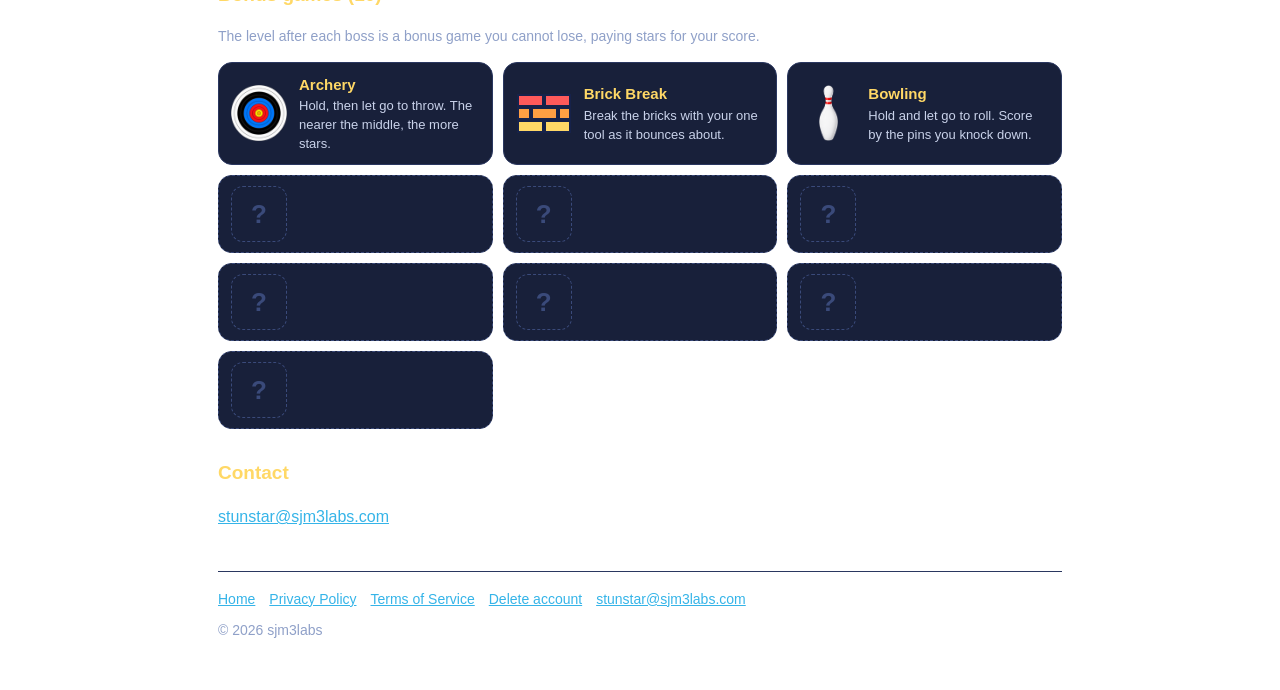
==== commit 24597fc5: "w" ====
--- a/index.html
+++ b/index.html
@@ -41,6 +41,7 @@
 .hero h1{text-shadow:0 2px 8px rgba(0,0,0,.6)}
 .hero p{text-shadow:0 1px 6px rgba(0,0,0,.7)}
 .hero .button{margin:4px 4px}
+.hero .soon{display:inline-block;vertical-align:middle;margin:-4px 0 -2px 6px;padding:3px 9px;border-radius:999px;background:#ffd866;color:#1a1f33;font-size:13px;font-weight:700;text-shadow:none}
 .steps{display:grid;grid-template-columns:repeat(3,1fr);gap:10px}
 .steps .card{padding:14px}
 .steps b{color:#ffd866}
@@ -70,7 +71,7 @@
 </div>
 <p>
 <a class="button" href="https://play.google.com/store/apps/details?id=com.sjm3labs.stunstar">Google Play</a>
-<a class="button pink" href="https://apps.apple.com/app/id6826731312">App Store</a>
+<span class="button pink">App Store <span class="soon">Coming Soon</span></span>
 </p>
 </div></div>
 </section>
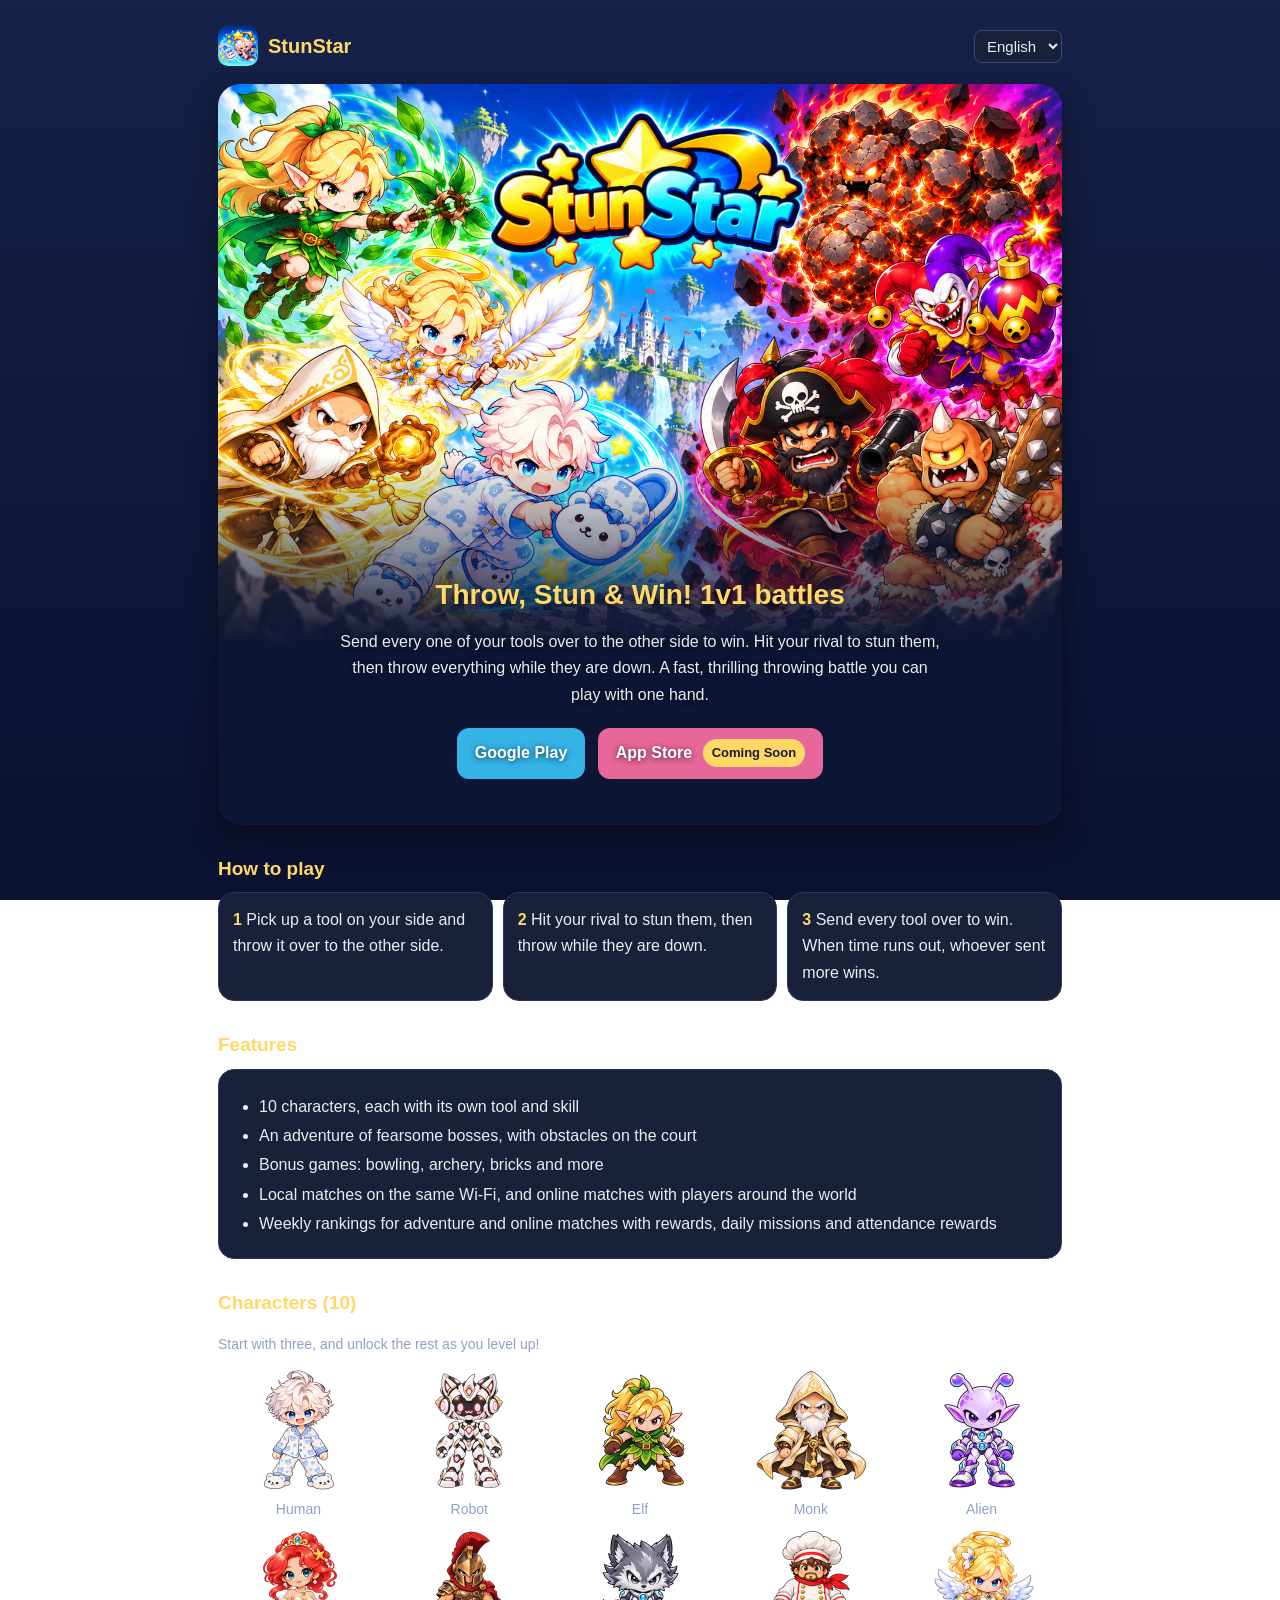
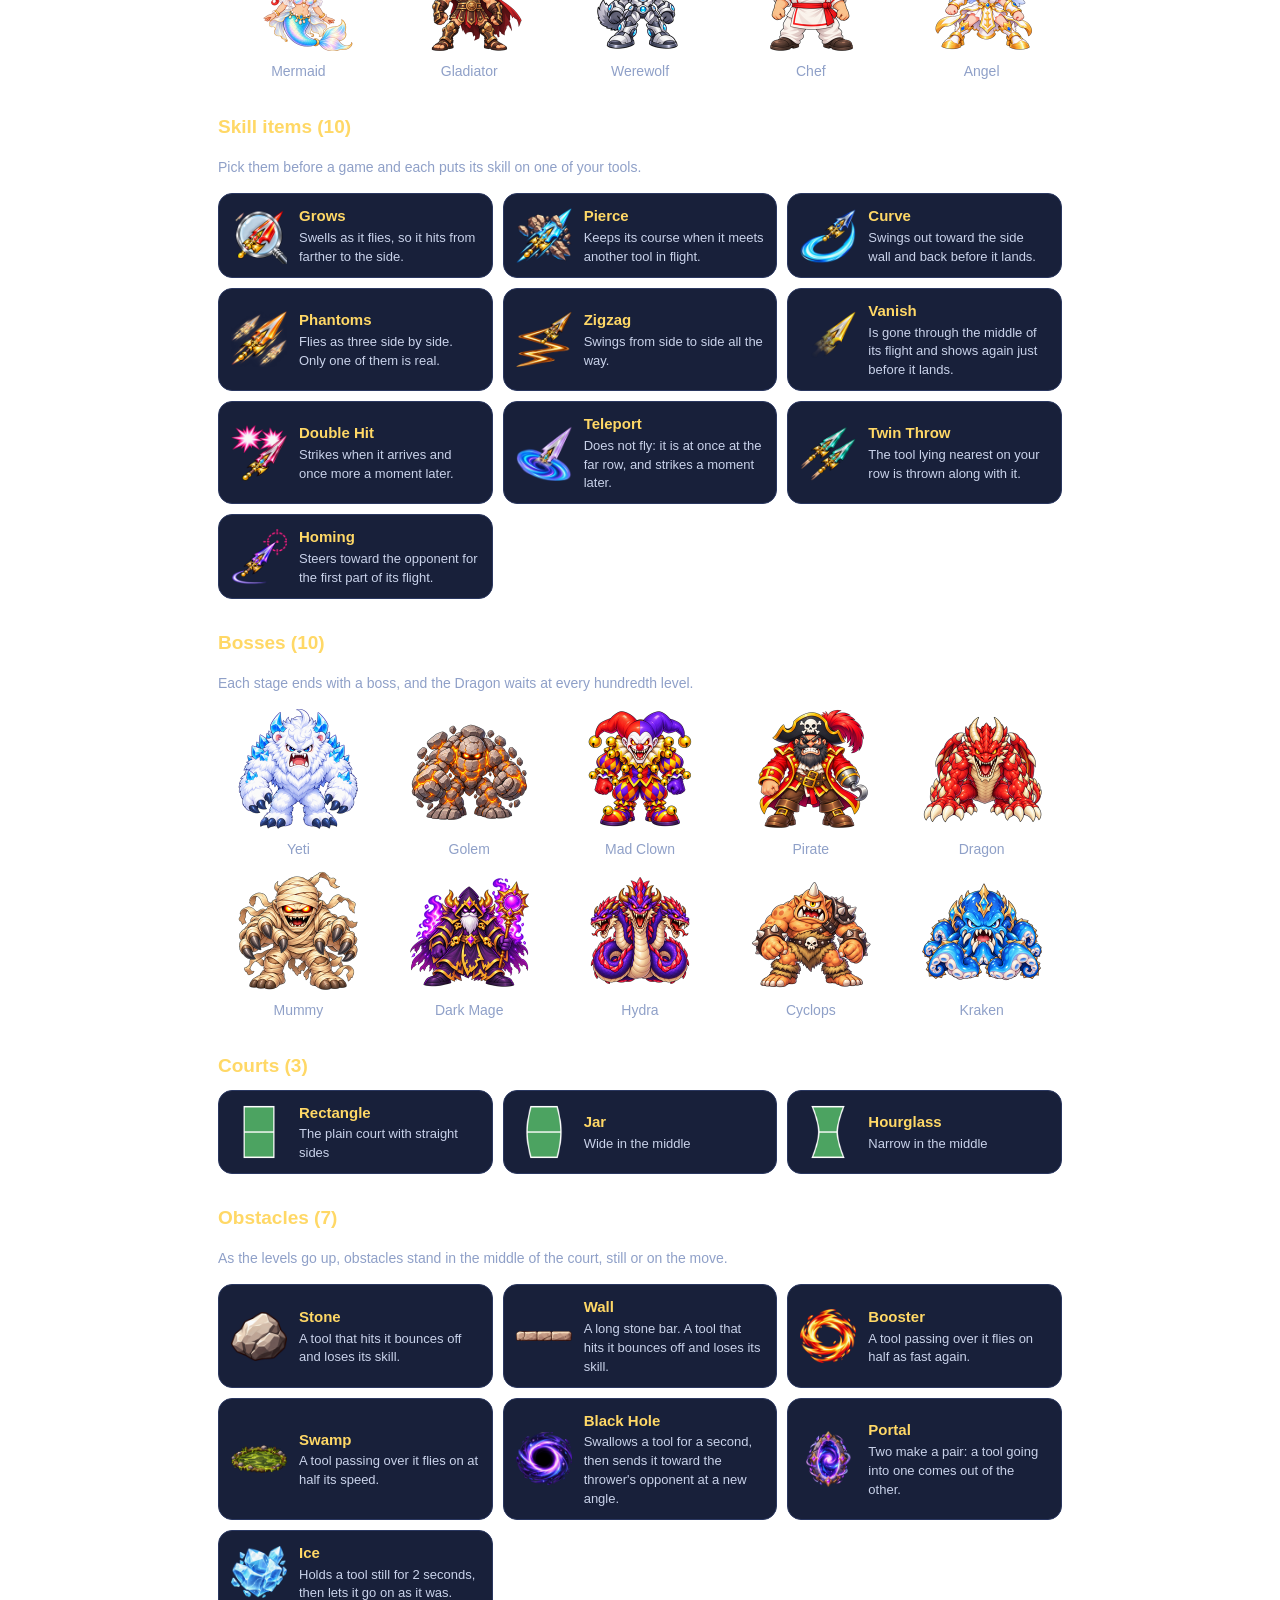
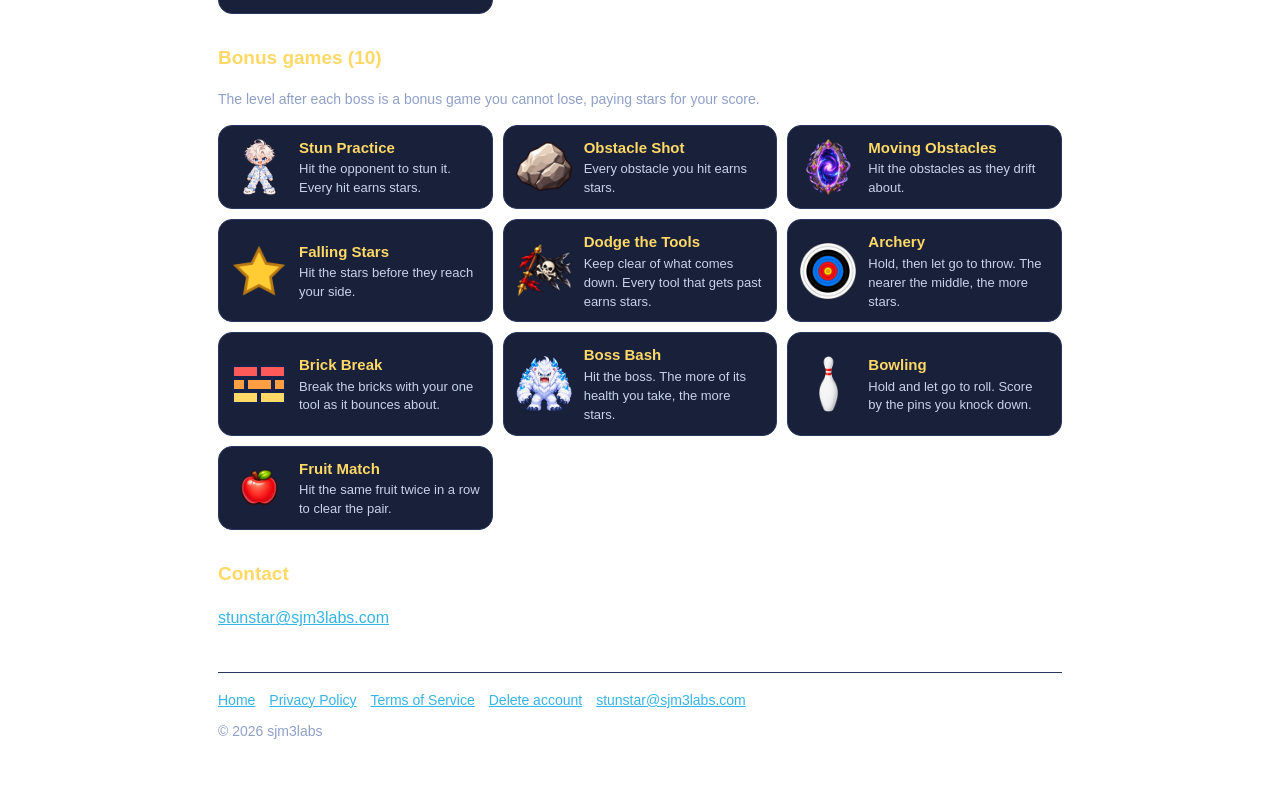
==== commit b5a42329: "w" ====
--- a/index.html
+++ b/index.html
@@ -107,13 +107,13 @@
 <figure style="margin:0;text-align:center"><img src="assets/human.png" alt="Human" loading="lazy" style="width:100%;max-width:120px;aspect-ratio:1;object-fit:contain"><figcaption class="muted"><span data-lang="ko">휴먼</span><span data-lang="en">Human</span></figcaption></figure>
 <figure style="margin:0;text-align:center"><img src="assets/robot.png" alt="Robot" loading="lazy" style="width:100%;max-width:120px;aspect-ratio:1;object-fit:contain"><figcaption class="muted"><span data-lang="ko">로봇</span><span data-lang="en">Robot</span></figcaption></figure>
 <figure style="margin:0;text-align:center"><img src="assets/elf.png" alt="Elf" loading="lazy" style="width:100%;max-width:120px;aspect-ratio:1;object-fit:contain"><figcaption class="muted"><span data-lang="ko">엘프</span><span data-lang="en">Elf</span></figcaption></figure>
-<figure style="margin:0;text-align:center"><div class="mystery" aria-hidden="true">?</div></figure>
-<figure style="margin:0;text-align:center"><div class="mystery" aria-hidden="true">?</div></figure>
-<figure style="margin:0;text-align:center"><div class="mystery" aria-hidden="true">?</div></figure>
-<figure style="margin:0;text-align:center"><div class="mystery" aria-hidden="true">?</div></figure>
-<figure style="margin:0;text-align:center"><div class="mystery" aria-hidden="true">?</div></figure>
-<figure style="margin:0;text-align:center"><div class="mystery" aria-hidden="true">?</div></figure>
-<figure style="margin:0;text-align:center"><div class="mystery" aria-hidden="true">?</div></figure>
+<figure style="margin:0;text-align:center"><img src="assets/monk.png" alt="Monk" loading="lazy" style="width:100%;max-width:120px;aspect-ratio:1;object-fit:contain"><figcaption class="muted"><span data-lang="ko">수도승</span><span data-lang="en">Monk</span></figcaption></figure>
+<figure style="margin:0;text-align:center"><img src="assets/alien.png" alt="Alien" loading="lazy" style="width:100%;max-width:120px;aspect-ratio:1;object-fit:contain"><figcaption class="muted"><span data-lang="ko">외계인</span><span data-lang="en">Alien</span></figcaption></figure>
+<figure style="margin:0;text-align:center"><img src="assets/mermaid.png" alt="Mermaid" loading="lazy" style="width:100%;max-width:120px;aspect-ratio:1;object-fit:contain"><figcaption class="muted"><span data-lang="ko">인어공주</span><span data-lang="en">Mermaid</span></figcaption></figure>
+<figure style="margin:0;text-align:center"><img src="assets/gladiator.png" alt="Gladiator" loading="lazy" style="width:100%;max-width:120px;aspect-ratio:1;object-fit:contain"><figcaption class="muted"><span data-lang="ko">검투사</span><span data-lang="en">Gladiator</span></figcaption></figure>
+<figure style="margin:0;text-align:center"><img src="assets/werewolf.png" alt="Werewolf" loading="lazy" style="width:100%;max-width:120px;aspect-ratio:1;object-fit:contain"><figcaption class="muted"><span data-lang="ko">늑대인간</span><span data-lang="en">Werewolf</span></figcaption></figure>
+<figure style="margin:0;text-align:center"><img src="assets/chef.png" alt="Chef" loading="lazy" style="width:100%;max-width:120px;aspect-ratio:1;object-fit:contain"><figcaption class="muted"><span data-lang="ko">요리사</span><span data-lang="en">Chef</span></figcaption></figure>
+<figure style="margin:0;text-align:center"><img src="assets/angel.png" alt="Angel" loading="lazy" style="width:100%;max-width:120px;aspect-ratio:1;object-fit:contain"><figcaption class="muted"><span data-lang="ko">천사</span><span data-lang="en">Angel</span></figcaption></figure>
 </div>
 
 <h2><span data-lang="ko">스킬 아이템 (10)</span><span data-lang="en">Skill items (10)</span></h2>
@@ -132,18 +132,18 @@
 </div>
 
 <h2><span data-lang="ko">보스 (10)</span><span data-lang="en">Bosses (10)</span></h2>
-<p class="muted"><span data-lang="ko">스테이지마다 마지막 판에 보스가 등장합니다. 나머지 보스는 모험에서 직접 만나 보세요!</span><span data-lang="en">Each stage ends with a boss. Meet the rest of them on your adventure!</span></p>
+<p class="muted"><span data-lang="ko">스테이지마다 마지막 판에 등장하고, 100레벨마다 드래곤이 기다립니다.</span><span data-lang="en">Each stage ends with a boss, and the Dragon waits at every hundredth level.</span></p>
 <div class="chars">
+<figure style="margin:0;text-align:center"><img src="assets/bosses/yeti.png" alt="Yeti" loading="lazy" style="width:100%;max-width:120px;aspect-ratio:1;object-fit:contain"><figcaption class="muted"><span data-lang="ko">설인</span><span data-lang="en">Yeti</span></figcaption></figure>
+<figure style="margin:0;text-align:center"><img src="assets/bosses/golem.png" alt="Golem" loading="lazy" style="width:100%;max-width:120px;aspect-ratio:1;object-fit:contain"><figcaption class="muted"><span data-lang="ko">골렘</span><span data-lang="en">Golem</span></figcaption></figure>
 <figure style="margin:0;text-align:center"><img src="assets/bosses/clown.png" alt="Mad Clown" loading="lazy" style="width:100%;max-width:120px;aspect-ratio:1;object-fit:contain"><figcaption class="muted"><span data-lang="ko">미친광대</span><span data-lang="en">Mad Clown</span></figcaption></figure>
 <figure style="margin:0;text-align:center"><img src="assets/bosses/pirate.png" alt="Pirate" loading="lazy" style="width:100%;max-width:120px;aspect-ratio:1;object-fit:contain"><figcaption class="muted"><span data-lang="ko">해적</span><span data-lang="en">Pirate</span></figcaption></figure>
+<figure style="margin:0;text-align:center"><img src="assets/bosses/dragon.png" alt="Dragon" loading="lazy" style="width:100%;max-width:120px;aspect-ratio:1;object-fit:contain"><figcaption class="muted"><span data-lang="ko">드래곤</span><span data-lang="en">Dragon</span></figcaption></figure>
+<figure style="margin:0;text-align:center"><img src="assets/bosses/mummy.png" alt="Mummy" loading="lazy" style="width:100%;max-width:120px;aspect-ratio:1;object-fit:contain"><figcaption class="muted"><span data-lang="ko">미라</span><span data-lang="en">Mummy</span></figcaption></figure>
+<figure style="margin:0;text-align:center"><img src="assets/bosses/darkmage.png" alt="Dark Mage" loading="lazy" style="width:100%;max-width:120px;aspect-ratio:1;object-fit:contain"><figcaption class="muted"><span data-lang="ko">흑마법사</span><span data-lang="en">Dark Mage</span></figcaption></figure>
+<figure style="margin:0;text-align:center"><img src="assets/bosses/hydra.png" alt="Hydra" loading="lazy" style="width:100%;max-width:120px;aspect-ratio:1;object-fit:contain"><figcaption class="muted"><span data-lang="ko">히드라</span><span data-lang="en">Hydra</span></figcaption></figure>
 <figure style="margin:0;text-align:center"><img src="assets/bosses/cyclops.png" alt="Cyclops" loading="lazy" style="width:100%;max-width:120px;aspect-ratio:1;object-fit:contain"><figcaption class="muted"><span data-lang="ko">사이클롭스</span><span data-lang="en">Cyclops</span></figcaption></figure>
-<figure style="margin:0;text-align:center"><div class="mystery" aria-hidden="true">?</div></figure>
-<figure style="margin:0;text-align:center"><div class="mystery" aria-hidden="true">?</div></figure>
-<figure style="margin:0;text-align:center"><div class="mystery" aria-hidden="true">?</div></figure>
-<figure style="margin:0;text-align:center"><div class="mystery" aria-hidden="true">?</div></figure>
-<figure style="margin:0;text-align:center"><div class="mystery" aria-hidden="true">?</div></figure>
-<figure style="margin:0;text-align:center"><div class="mystery" aria-hidden="true">?</div></figure>
-<figure style="margin:0;text-align:center"><div class="mystery" aria-hidden="true">?</div></figure>
+<figure style="margin:0;text-align:center"><img src="assets/bosses/kraken.png" alt="Kraken" loading="lazy" style="width:100%;max-width:120px;aspect-ratio:1;object-fit:contain"><figcaption class="muted"><span data-lang="ko">크라켄</span><span data-lang="en">Kraken</span></figcaption></figure>
 </div>
 
 <h2><span data-lang="ko">경기장 (3)</span><span data-lang="en">Courts (3)</span></h2>
@@ -168,16 +168,16 @@
 <h2><span data-lang="ko">보너스 게임 (10)</span><span data-lang="en">Bonus games (10)</span></h2>
 <p class="muted"><span data-lang="ko">보스를 이긴 다음 레벨은 지지 않는 보너스 게임입니다. 점수만큼 별을 받습니다.</span><span data-lang="en">The level after each boss is a bonus game you cannot lose, paying stars for your score.</span></p>
 <div class="tiles">
+<div class="tile"><img src="assets/games/stun.png" alt="Stun Practice" loading="lazy"><div><b><span data-lang="ko">기절시키기</span><span data-lang="en">Stun Practice</span></b><span class="d" data-lang="ko">상대를 맞혀 기절시키세요. 맞힐 때마다 별을 얻습니다.</span><span class="d" data-lang="en">Hit the opponent to stun it. Every hit earns stars.</span></div></div>
+<div class="tile"><img src="assets/games/pins.png" alt="Obstacle Shot" loading="lazy"><div><b><span data-lang="ko">장애물 맞히기</span><span data-lang="en">Obstacle Shot</span></b><span class="d" data-lang="ko">장애물을 맞힐 때마다 별을 얻습니다.</span><span class="d" data-lang="en">Every obstacle you hit earns stars.</span></div></div>
+<div class="tile"><img src="assets/games/moving.png" alt="Moving Obstacles" loading="lazy"><div><b><span data-lang="ko">움직이는 장애물</span><span data-lang="en">Moving Obstacles</span></b><span class="d" data-lang="ko">돌아다니는 장애물을 맞히세요.</span><span class="d" data-lang="en">Hit the obstacles as they drift about.</span></div></div>
+<div class="tile"><img src="assets/games/stars.png" alt="Falling Stars" loading="lazy"><div><b><span data-lang="ko">별 따기</span><span data-lang="en">Falling Stars</span></b><span class="d" data-lang="ko">별이 내 쪽에 닿기 전에 맞히세요.</span><span class="d" data-lang="en">Hit the stars before they reach your side.</span></div></div>
+<div class="tile"><img src="assets/games/dodge.png" alt="Dodge the Tools" loading="lazy"><div><b><span data-lang="ko">무기 피하기</span><span data-lang="en">Dodge the Tools</span></b><span class="d" data-lang="ko">떨어지는 무기를 피하세요. 지나간 무기만큼 별을 얻습니다.</span><span class="d" data-lang="en">Keep clear of what comes down. Every tool that gets past earns stars.</span></div></div>
 <div class="tile"><img src="assets/games/archery.png" alt="Archery" loading="lazy"><div><b><span data-lang="ko">양궁</span><span data-lang="en">Archery</span></b><span class="d" data-lang="ko">누르고 있다가 놓으면 던집니다. 과녁 가운데일수록 별이 많습니다.</span><span class="d" data-lang="en">Hold, then let go to throw. The nearer the middle, the more stars.</span></div></div>
 <div class="tile"><svg viewBox="0 0 56 56" aria-hidden="true"><g stroke="#16224a" stroke-width="2"><rect x="2" y="10" width="25" height="11" fill="#ff5a5a"/><rect x="29" y="10" width="25" height="11" fill="#ff5a5a"/><rect x="2" y="23" width="12" height="11" fill="#ff9f43"/><rect x="16" y="23" width="25" height="11" fill="#ff9f43"/><rect x="43" y="23" width="11" height="11" fill="#ff9f43"/><rect x="2" y="36" width="25" height="11" fill="#ffd866"/><rect x="29" y="36" width="25" height="11" fill="#ffd866"/></g></svg><div><b><span data-lang="ko">벽돌 깨기</span><span data-lang="en">Brick Break</span></b><span class="d" data-lang="ko">무기 하나로 벽돌을 깨세요. 무기는 튕겨 다니다 돌아옵니다.</span><span class="d" data-lang="en">Break the bricks with your one tool as it bounces about.</span></div></div>
+<div class="tile"><img src="assets/games/boss.png" alt="Boss Bash" loading="lazy"><div><b><span data-lang="ko">보스 때리기</span><span data-lang="en">Boss Bash</span></b><span class="d" data-lang="ko">보스를 때리세요. 체력을 깎은 만큼 별을 얻습니다.</span><span class="d" data-lang="en">Hit the boss. The more of its health you take, the more stars.</span></div></div>
 <div class="tile"><img src="assets/games/bowling.png" alt="Bowling" loading="lazy"><div><b><span data-lang="ko">볼링</span><span data-lang="en">Bowling</span></b><span class="d" data-lang="ko">누르고 있다가 놓으면 굴러갑니다. 쓰러진 핀만큼 점수!</span><span class="d" data-lang="en">Hold and let go to roll. Score by the pins you knock down.</span></div></div>
-<div class="tile mystery-tile"><div class="mystery small" aria-hidden="true">?</div></div>
-<div class="tile mystery-tile"><div class="mystery small" aria-hidden="true">?</div></div>
-<div class="tile mystery-tile"><div class="mystery small" aria-hidden="true">?</div></div>
-<div class="tile mystery-tile"><div class="mystery small" aria-hidden="true">?</div></div>
-<div class="tile mystery-tile"><div class="mystery small" aria-hidden="true">?</div></div>
-<div class="tile mystery-tile"><div class="mystery small" aria-hidden="true">?</div></div>
-<div class="tile mystery-tile"><div class="mystery small" aria-hidden="true">?</div></div>
+<div class="tile"><img src="assets/games/fruit.png" alt="Fruit Match" loading="lazy"><div><b><span data-lang="ko">과일 짝 맞추기</span><span data-lang="en">Fruit Match</span></b><span class="d" data-lang="ko">같은 과일을 연달아 맞혀 짝을 지우세요.</span><span class="d" data-lang="en">Hit the same fruit twice in a row to clear the pair.</span></div></div>
 </div>
 
 <h2><span data-lang="ko">문의</span><span data-lang="en">Contact</span></h2>
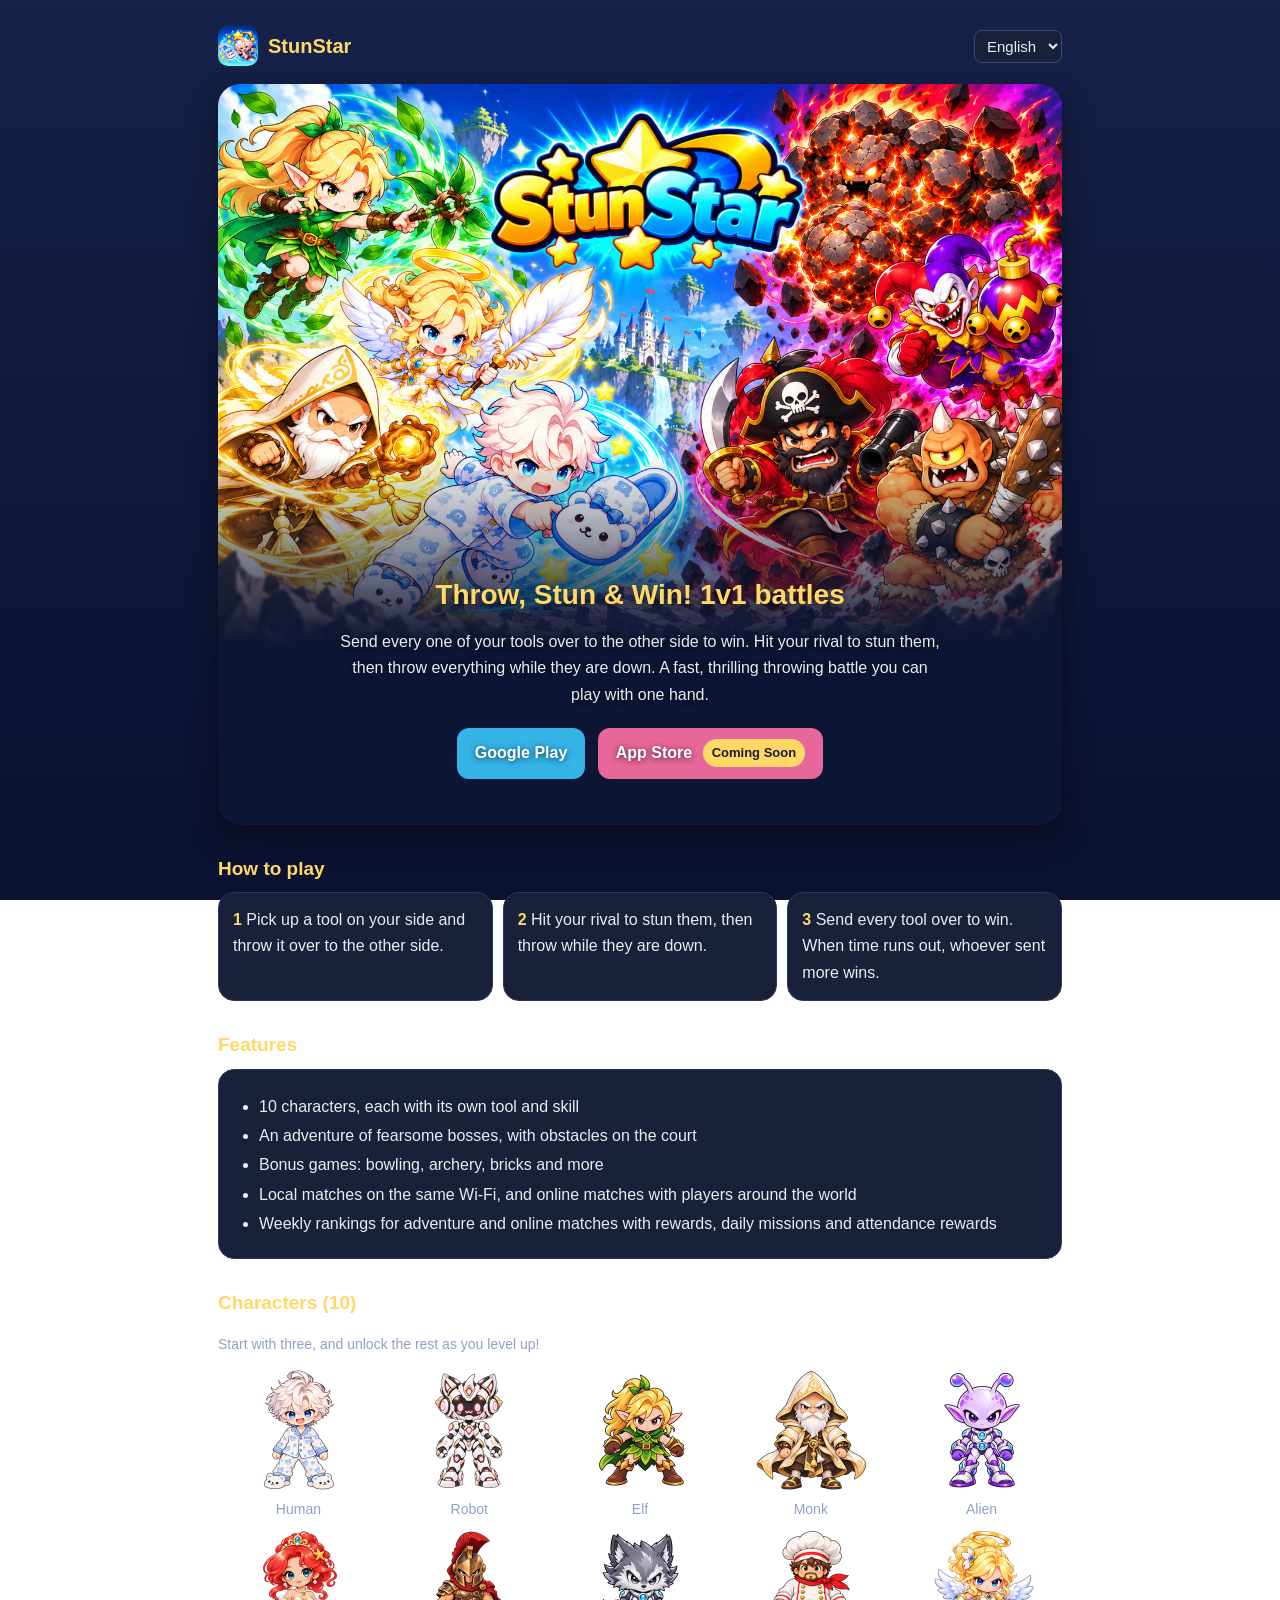
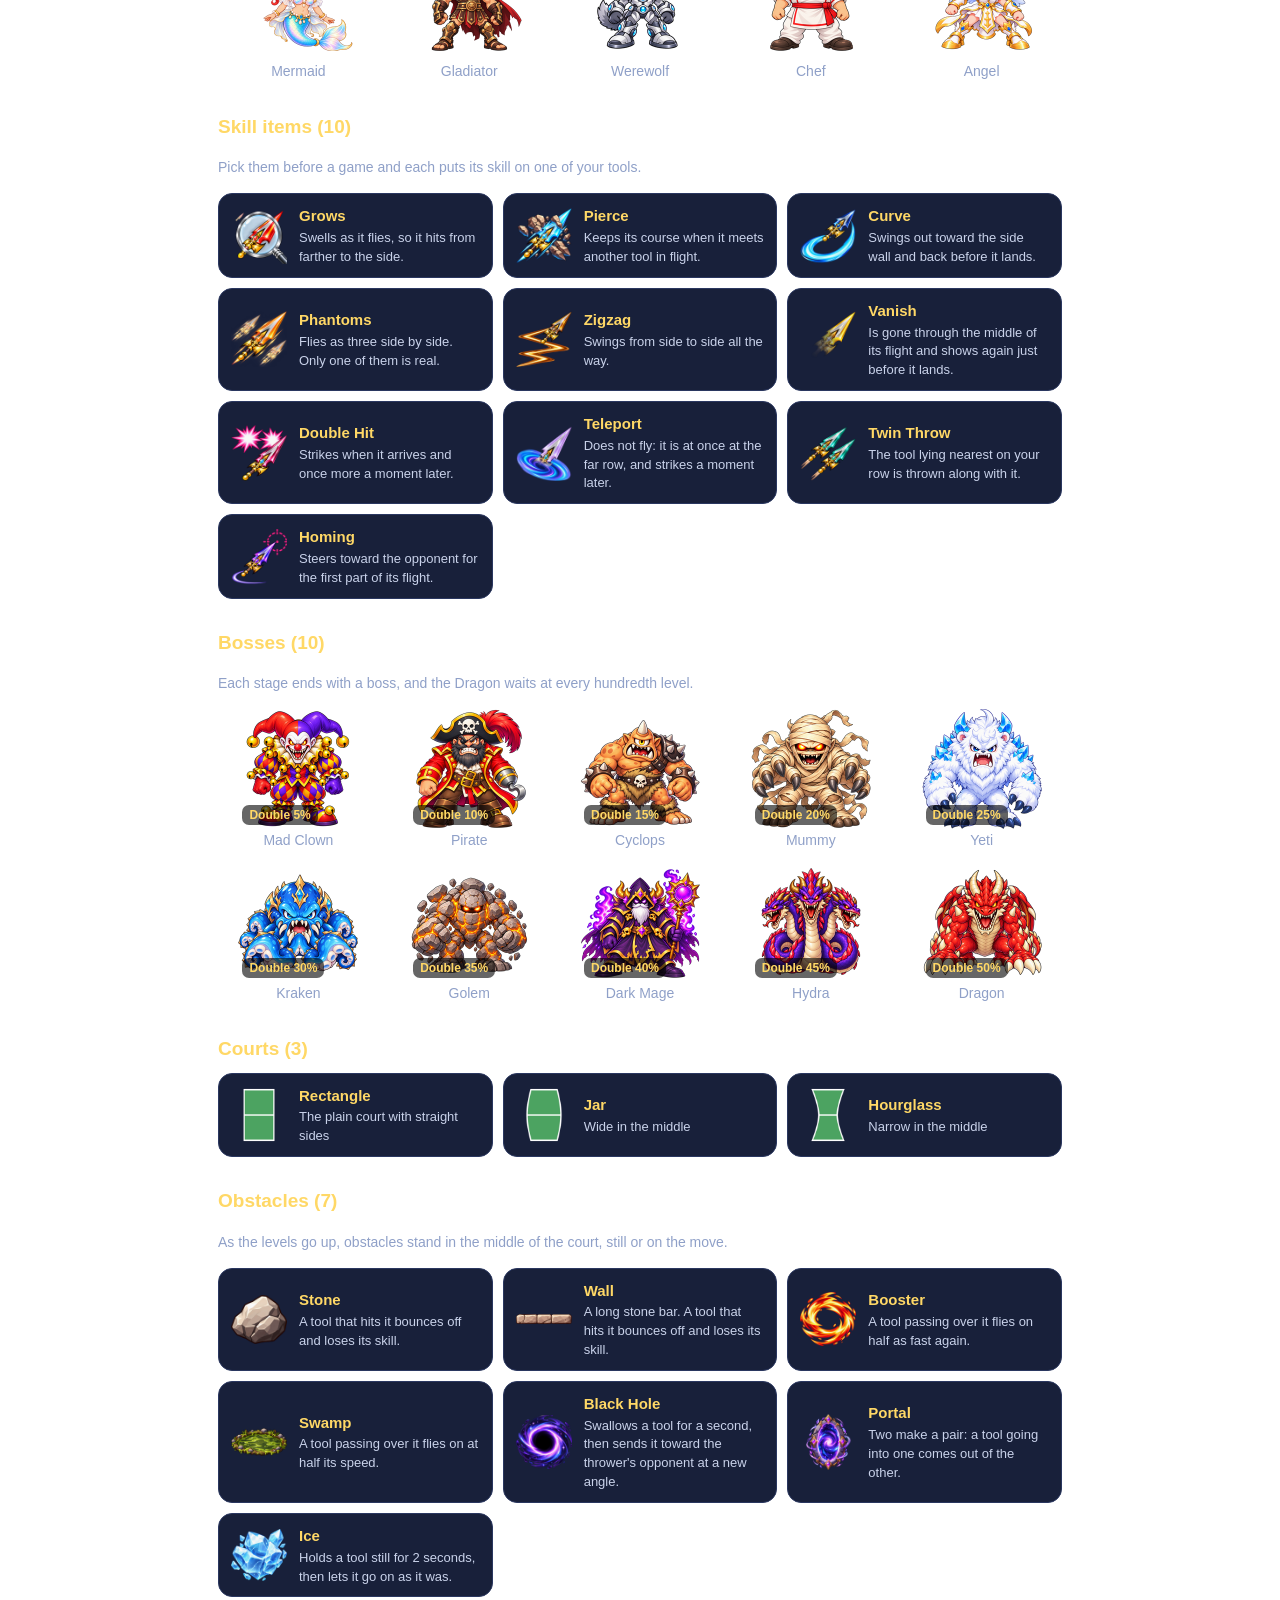
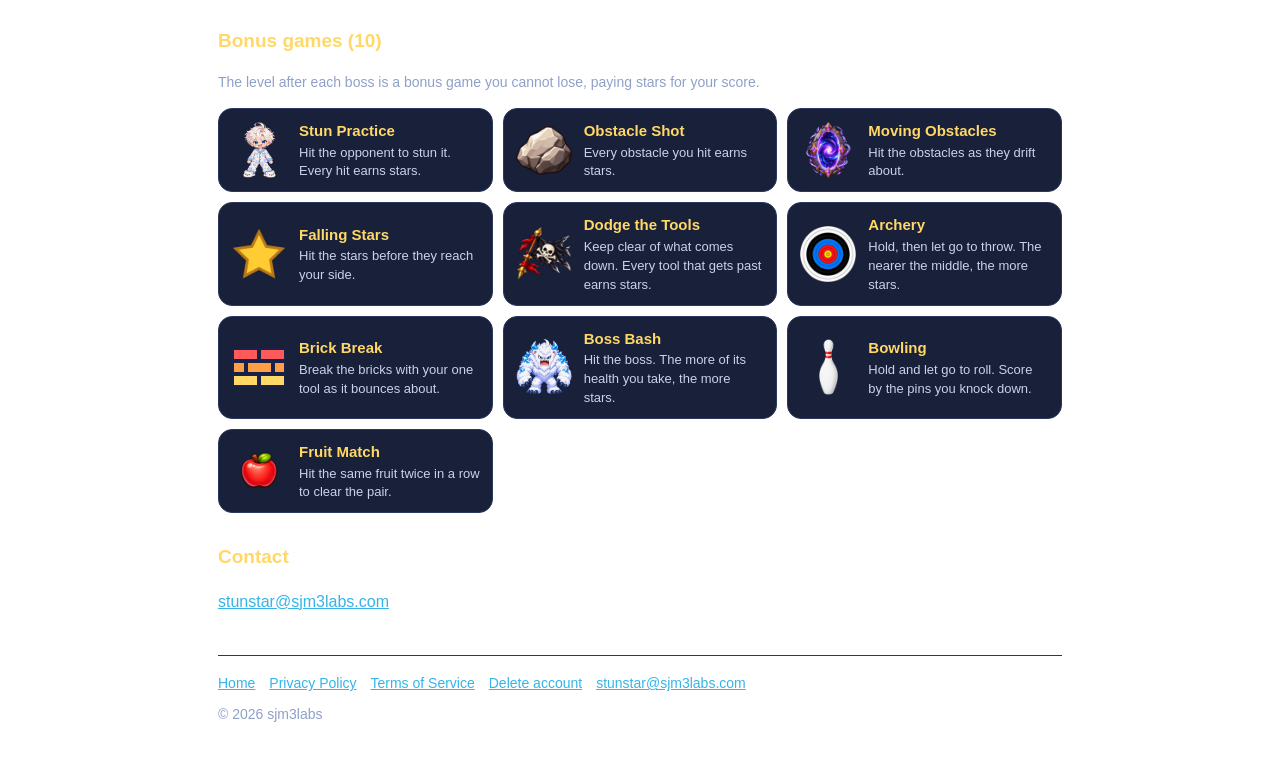
==== commit 85fd64dd: "w" ====
--- a/index.html
+++ b/index.html
@@ -46,6 +46,8 @@
 .steps .card{padding:14px}
 .steps b{color:#ffd866}
 .chars{display:grid;grid-template-columns:repeat(5,1fr);gap:10px}
+.face{position:relative;max-width:120px;margin:0 auto}
+.face .dt{position:absolute;left:4px;bottom:4px;padding:1px 7px;border-radius:7px;background:rgba(0,0,0,.6);color:#ffd866;font-size:12px;font-weight:700;line-height:1.5;white-space:nowrap}
 .tiles{display:grid;grid-template-columns:repeat(auto-fill,minmax(240px,1fr));gap:10px}
 .tile{display:flex;gap:12px;align-items:center;background:#18203a;border:1px solid #2a3760;border-radius:14px;padding:10px 12px}
 .tile img,.tile svg{width:56px;height:56px;object-fit:contain;flex:none}
@@ -134,16 +136,16 @@
 <h2><span data-lang="ko">보스 (10)</span><span data-lang="en">Bosses (10)</span></h2>
 <p class="muted"><span data-lang="ko">스테이지마다 마지막 판에 등장하고, 100레벨마다 드래곤이 기다립니다.</span><span data-lang="en">Each stage ends with a boss, and the Dragon waits at every hundredth level.</span></p>
 <div class="chars">
-<figure style="margin:0;text-align:center"><img src="assets/bosses/yeti.png" alt="Yeti" loading="lazy" style="width:100%;max-width:120px;aspect-ratio:1;object-fit:contain"><figcaption class="muted"><span data-lang="ko">설인</span><span data-lang="en">Yeti</span></figcaption></figure>
-<figure style="margin:0;text-align:center"><img src="assets/bosses/golem.png" alt="Golem" loading="lazy" style="width:100%;max-width:120px;aspect-ratio:1;object-fit:contain"><figcaption class="muted"><span data-lang="ko">골렘</span><span data-lang="en">Golem</span></figcaption></figure>
-<figure style="margin:0;text-align:center"><img src="assets/bosses/clown.png" alt="Mad Clown" loading="lazy" style="width:100%;max-width:120px;aspect-ratio:1;object-fit:contain"><figcaption class="muted"><span data-lang="ko">미친광대</span><span data-lang="en">Mad Clown</span></figcaption></figure>
-<figure style="margin:0;text-align:center"><img src="assets/bosses/pirate.png" alt="Pirate" loading="lazy" style="width:100%;max-width:120px;aspect-ratio:1;object-fit:contain"><figcaption class="muted"><span data-lang="ko">해적</span><span data-lang="en">Pirate</span></figcaption></figure>
-<figure style="margin:0;text-align:center"><img src="assets/bosses/dragon.png" alt="Dragon" loading="lazy" style="width:100%;max-width:120px;aspect-ratio:1;object-fit:contain"><figcaption class="muted"><span data-lang="ko">드래곤</span><span data-lang="en">Dragon</span></figcaption></figure>
-<figure style="margin:0;text-align:center"><img src="assets/bosses/mummy.png" alt="Mummy" loading="lazy" style="width:100%;max-width:120px;aspect-ratio:1;object-fit:contain"><figcaption class="muted"><span data-lang="ko">미라</span><span data-lang="en">Mummy</span></figcaption></figure>
-<figure style="margin:0;text-align:center"><img src="assets/bosses/darkmage.png" alt="Dark Mage" loading="lazy" style="width:100%;max-width:120px;aspect-ratio:1;object-fit:contain"><figcaption class="muted"><span data-lang="ko">흑마법사</span><span data-lang="en">Dark Mage</span></figcaption></figure>
-<figure style="margin:0;text-align:center"><img src="assets/bosses/hydra.png" alt="Hydra" loading="lazy" style="width:100%;max-width:120px;aspect-ratio:1;object-fit:contain"><figcaption class="muted"><span data-lang="ko">히드라</span><span data-lang="en">Hydra</span></figcaption></figure>
-<figure style="margin:0;text-align:center"><img src="assets/bosses/cyclops.png" alt="Cyclops" loading="lazy" style="width:100%;max-width:120px;aspect-ratio:1;object-fit:contain"><figcaption class="muted"><span data-lang="ko">사이클롭스</span><span data-lang="en">Cyclops</span></figcaption></figure>
-<figure style="margin:0;text-align:center"><img src="assets/bosses/kraken.png" alt="Kraken" loading="lazy" style="width:100%;max-width:120px;aspect-ratio:1;object-fit:contain"><figcaption class="muted"><span data-lang="ko">크라켄</span><span data-lang="en">Kraken</span></figcaption></figure>
+<figure style="margin:0;text-align:center"><div class="face"><img src="assets/bosses/clown.png" alt="Mad Clown" loading="lazy" style="width:100%;aspect-ratio:1;object-fit:contain;display:block"><span class="dt"><span data-lang="ko">2연발 5%</span><span data-lang="en">Double 5%</span></span></div><figcaption class="muted"><span data-lang="ko">미친광대</span><span data-lang="en">Mad Clown</span></figcaption></figure>
+<figure style="margin:0;text-align:center"><div class="face"><img src="assets/bosses/pirate.png" alt="Pirate" loading="lazy" style="width:100%;aspect-ratio:1;object-fit:contain;display:block"><span class="dt"><span data-lang="ko">2연발 10%</span><span data-lang="en">Double 10%</span></span></div><figcaption class="muted"><span data-lang="ko">해적</span><span data-lang="en">Pirate</span></figcaption></figure>
+<figure style="margin:0;text-align:center"><div class="face"><img src="assets/bosses/cyclops.png" alt="Cyclops" loading="lazy" style="width:100%;aspect-ratio:1;object-fit:contain;display:block"><span class="dt"><span data-lang="ko">2연발 15%</span><span data-lang="en">Double 15%</span></span></div><figcaption class="muted"><span data-lang="ko">사이클롭스</span><span data-lang="en">Cyclops</span></figcaption></figure>
+<figure style="margin:0;text-align:center"><div class="face"><img src="assets/bosses/mummy.png" alt="Mummy" loading="lazy" style="width:100%;aspect-ratio:1;object-fit:contain;display:block"><span class="dt"><span data-lang="ko">2연발 20%</span><span data-lang="en">Double 20%</span></span></div><figcaption class="muted"><span data-lang="ko">미라</span><span data-lang="en">Mummy</span></figcaption></figure>
+<figure style="margin:0;text-align:center"><div class="face"><img src="assets/bosses/yeti.png" alt="Yeti" loading="lazy" style="width:100%;aspect-ratio:1;object-fit:contain;display:block"><span class="dt"><span data-lang="ko">2연발 25%</span><span data-lang="en">Double 25%</span></span></div><figcaption class="muted"><span data-lang="ko">설인</span><span data-lang="en">Yeti</span></figcaption></figure>
+<figure style="margin:0;text-align:center"><div class="face"><img src="assets/bosses/kraken.png" alt="Kraken" loading="lazy" style="width:100%;aspect-ratio:1;object-fit:contain;display:block"><span class="dt"><span data-lang="ko">2연발 30%</span><span data-lang="en">Double 30%</span></span></div><figcaption class="muted"><span data-lang="ko">크라켄</span><span data-lang="en">Kraken</span></figcaption></figure>
+<figure style="margin:0;text-align:center"><div class="face"><img src="assets/bosses/golem.png" alt="Golem" loading="lazy" style="width:100%;aspect-ratio:1;object-fit:contain;display:block"><span class="dt"><span data-lang="ko">2연발 35%</span><span data-lang="en">Double 35%</span></span></div><figcaption class="muted"><span data-lang="ko">골렘</span><span data-lang="en">Golem</span></figcaption></figure>
+<figure style="margin:0;text-align:center"><div class="face"><img src="assets/bosses/darkmage.png" alt="Dark Mage" loading="lazy" style="width:100%;aspect-ratio:1;object-fit:contain;display:block"><span class="dt"><span data-lang="ko">2연발 40%</span><span data-lang="en">Double 40%</span></span></div><figcaption class="muted"><span data-lang="ko">흑마법사</span><span data-lang="en">Dark Mage</span></figcaption></figure>
+<figure style="margin:0;text-align:center"><div class="face"><img src="assets/bosses/hydra.png" alt="Hydra" loading="lazy" style="width:100%;aspect-ratio:1;object-fit:contain;display:block"><span class="dt"><span data-lang="ko">2연발 45%</span><span data-lang="en">Double 45%</span></span></div><figcaption class="muted"><span data-lang="ko">히드라</span><span data-lang="en">Hydra</span></figcaption></figure>
+<figure style="margin:0;text-align:center"><div class="face"><img src="assets/bosses/dragon.png" alt="Dragon" loading="lazy" style="width:100%;aspect-ratio:1;object-fit:contain;display:block"><span class="dt"><span data-lang="ko">2연발 50%</span><span data-lang="en">Double 50%</span></span></div><figcaption class="muted"><span data-lang="ko">드래곤</span><span data-lang="en">Dragon</span></figcaption></figure>
 </div>
 
 <h2><span data-lang="ko">경기장 (3)</span><span data-lang="en">Courts (3)</span></h2>
